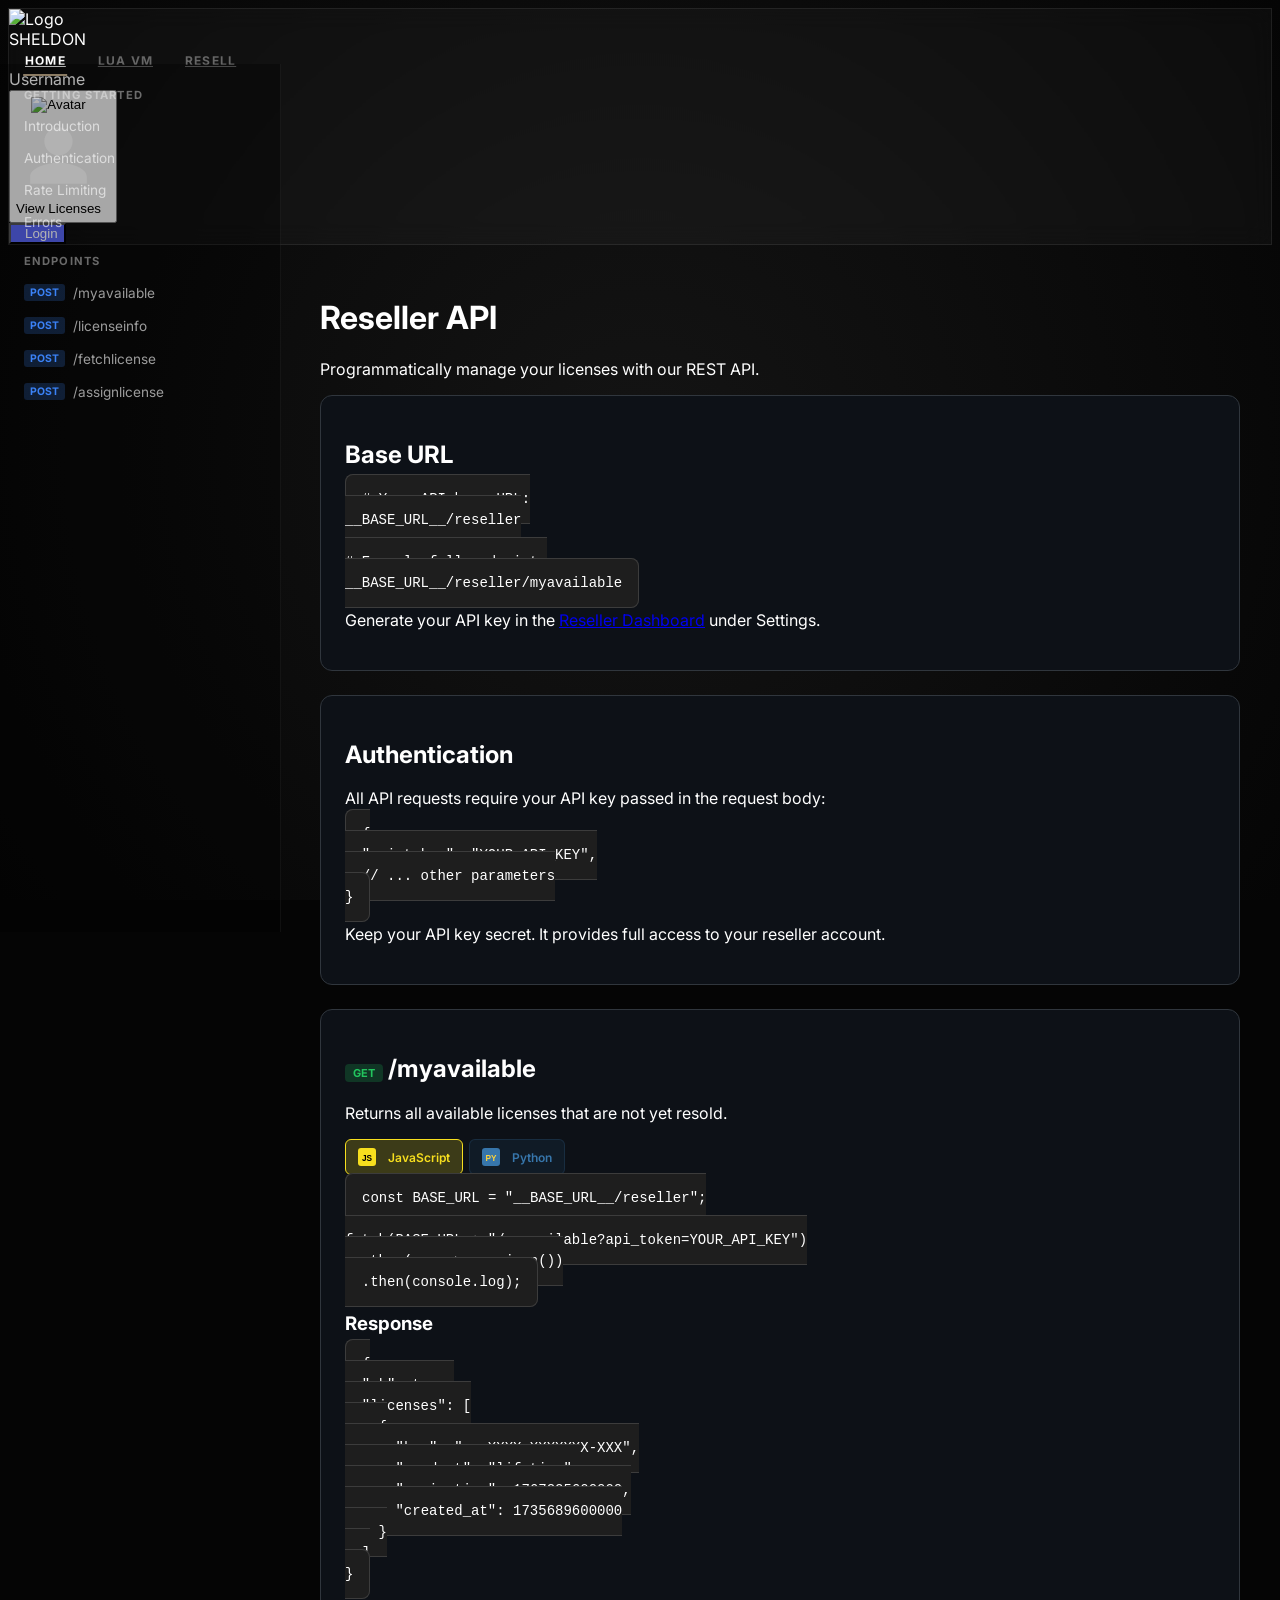
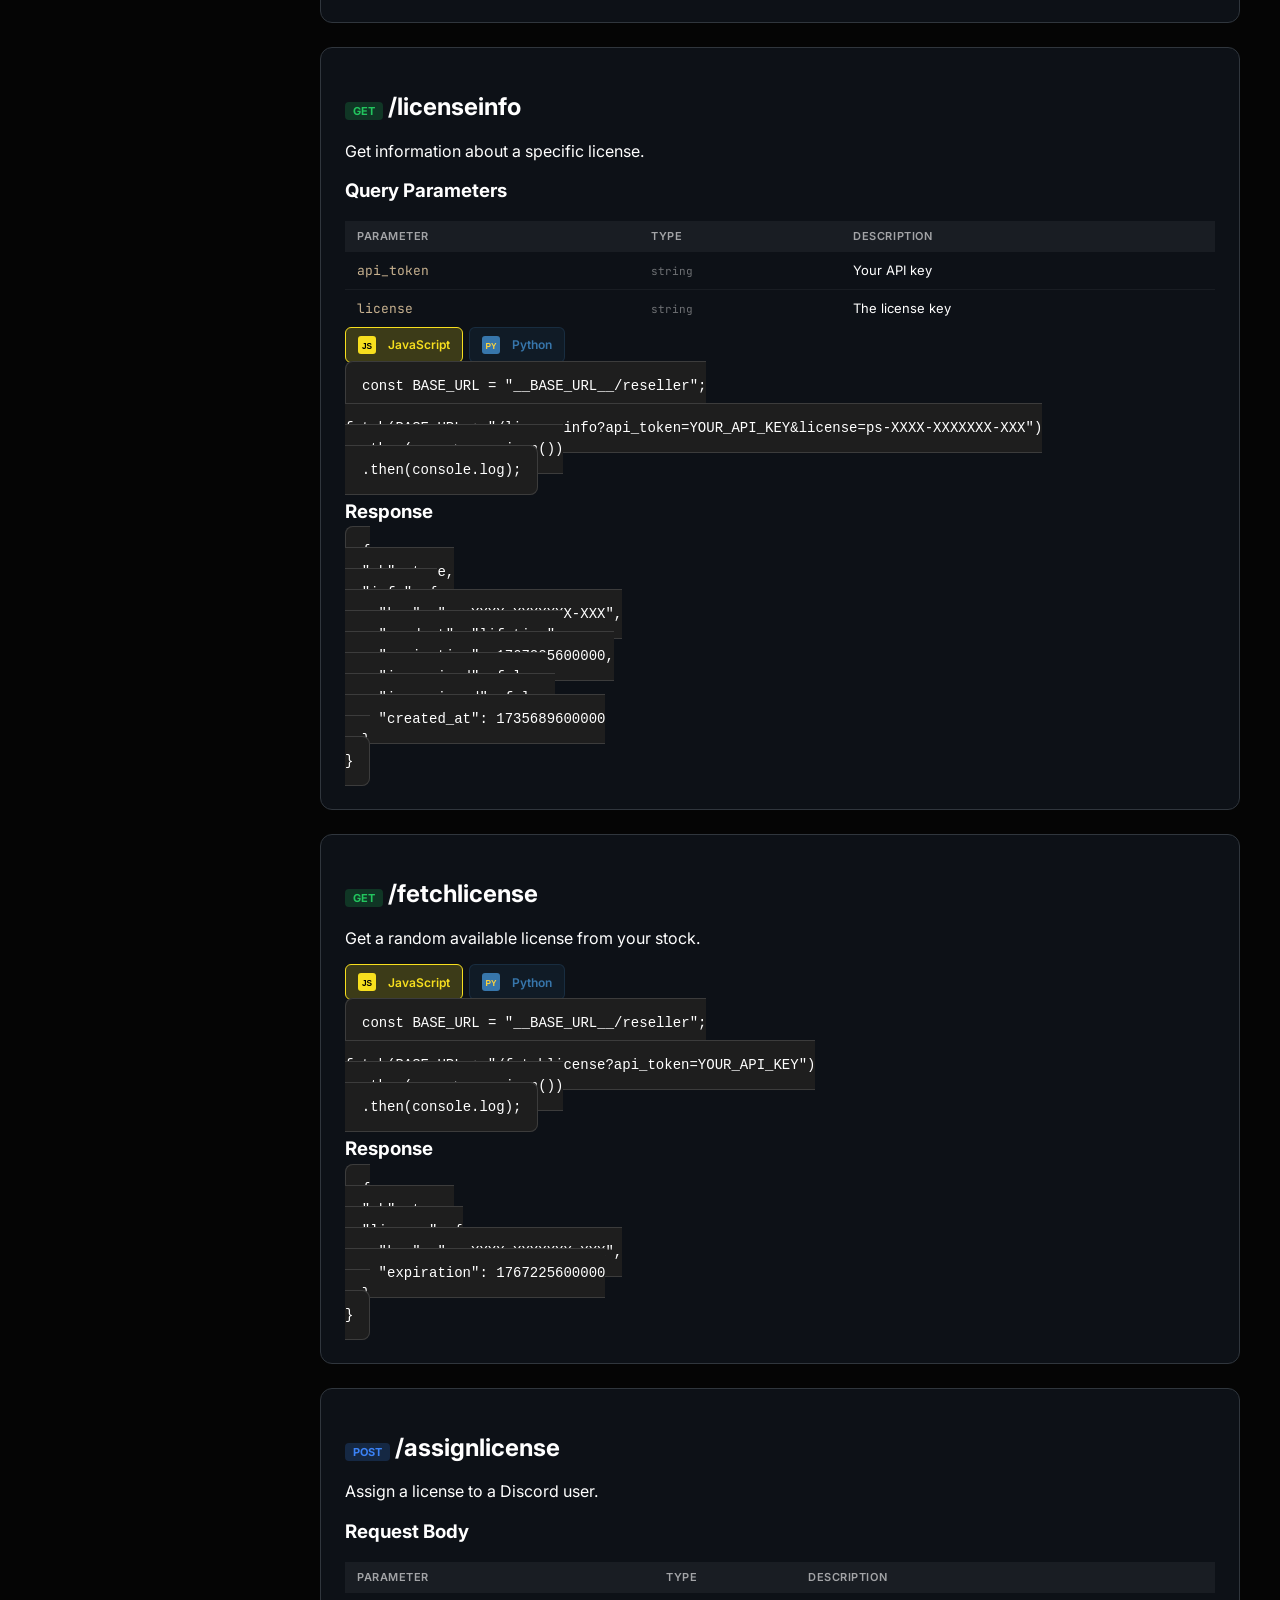
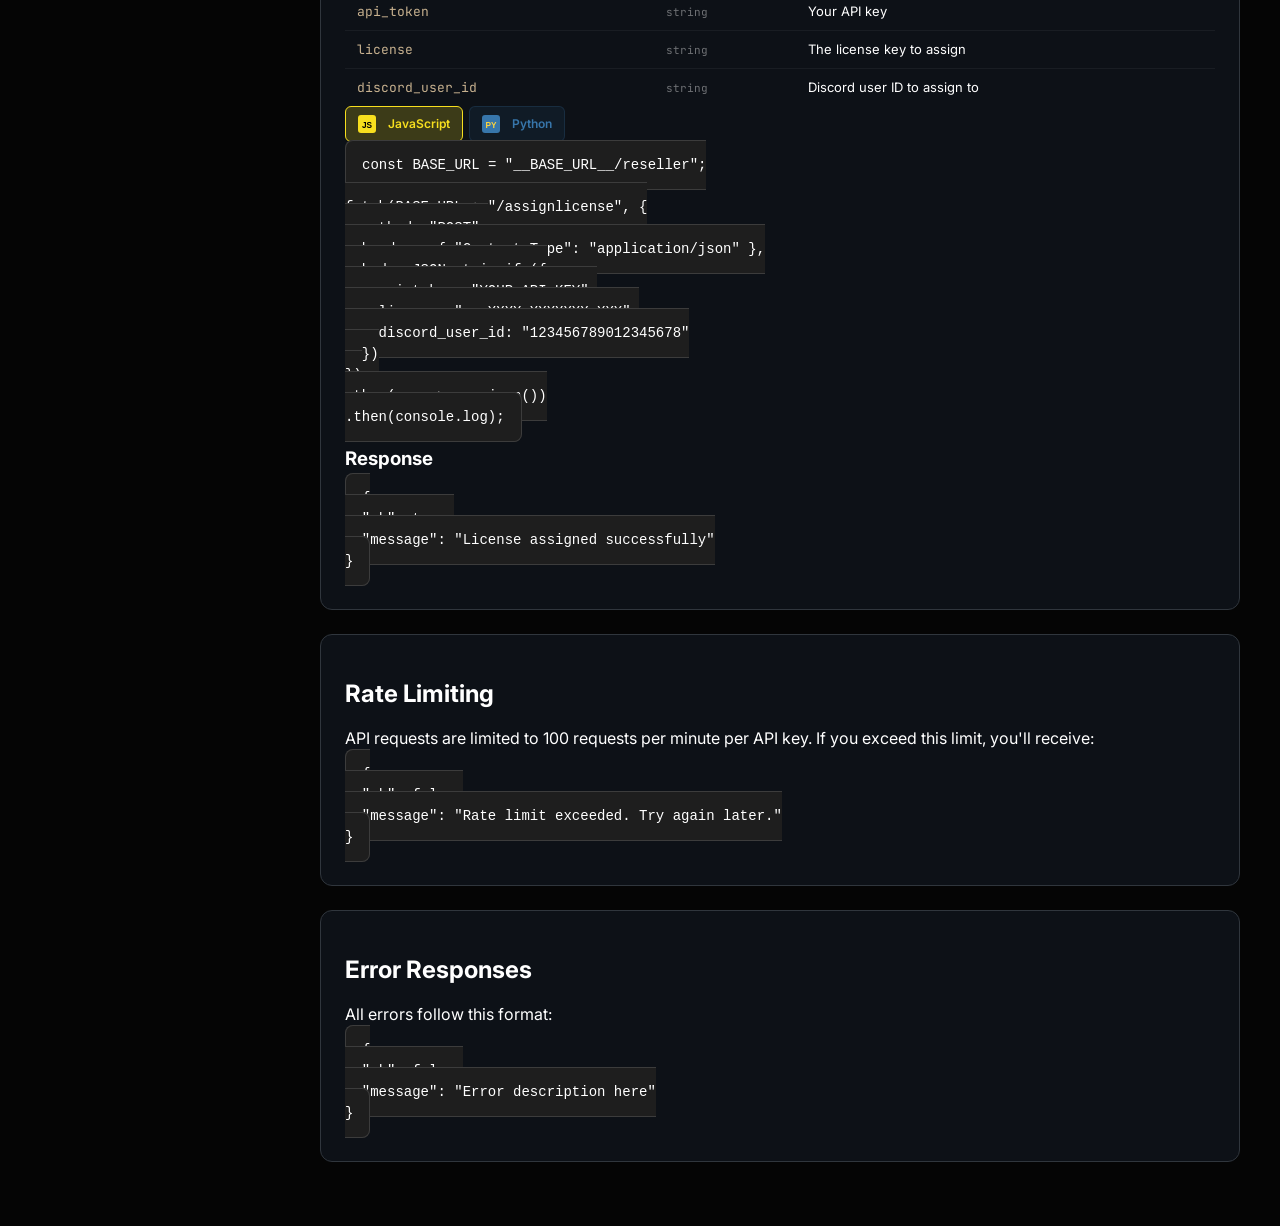
==== api-docs/index.html @ 4da87608 "lol" ====
<!DOCTYPE html>
<html lang="en">

<head>
    <meta charset="UTF-8">
    <meta name="viewport" content="width=device-width, initial-scale=1.0, maximum-scale=1.0, user-scalable=no">
    <title>API Documentation - Project Sheldon</title>
    <meta name="description" content="Developer API reference for Project Sheldon.">
    <meta name="theme-color" content="#c7b18f">
    <link rel="canonical" href="https://www.projectsheldon.me/api-docs/">
    <meta property="og:type" content="article">
    <meta property="og:site_name" content="Project Sheldon">
    <meta property="og:title" content="Project Sheldon — API Documentation">
    <meta property="og:description" content="Developer API reference for Project Sheldon.">
    <meta property="og:url" content="https://www.projectsheldon.me/api-docs/">
    <meta property="og:image" content="https://www.projectsheldon.me/favicon/og-image.svg">
    <meta property="og:image:width" content="1200">
    <meta property="og:image:height" content="630">
    <meta property="og:image:alt" content="Project Sheldon — Roblox External">
    <meta name="twitter:card" content="summary_large_image">
    <meta name="twitter:title" content="Project Sheldon — API Documentation">
    <meta name="twitter:description" content="Developer API reference for Project Sheldon.">
    <meta name="twitter:image" content="https://www.projectsheldon.me/favicon/og-image.svg">
    <script src="https://cdn.tailwindcss.com?warn=false"></script>
    <link rel="preconnect" href="https://fonts.googleapis.com">
    <link rel="preconnect" href="https://fonts.gstatic.com" crossorigin>
    <link rel="icon" href="../favicon/favicon.ico" type="image/x-icon">
    <link href="https://fonts.googleapis.com/css2?family=JetBrains+Mono:wght@700&family=Inter:wght@300;400;500;600;700;800&display=swap" rel="stylesheet">
    <link href="https://fonts.googleapis.com/css2?family=Fira+Code:wght@400;600&display=swap" rel="stylesheet">
    <link rel="stylesheet" href="https://cdnjs.cloudflare.com/ajax/libs/highlight.js/11.9.0/styles/atom-one-dark.min.css">
    <script src="https://cdnjs.cloudflare.com/ajax/libs/highlight.js/11.9.0/highlight.min.js"></script>
    <script src="https://cdnjs.cloudflare.com/ajax/libs/highlight.js/11.9.0/languages/javascript.min.js"></script>
    <script src="https://cdnjs.cloudflare.com/ajax/libs/highlight.js/11.9.0/languages/python.min.js"></script>
    <script src="https://cdnjs.cloudflare.com/ajax/libs/highlight.js/11.9.0/languages/json.min.js"></script>
    <script>
        window.addEventListener('error', function (e) {
            if (e.message && (e.message.includes('youtube.com') || e.message.includes('ERR_BLOCKED_BY_CLIENT') || e.filename.includes('youtube.com'))) {
                e.preventDefault();
                return false;
            }
        });
    </script>
    <style>
        body {
            background-color: #050505;
            color: white;
            font-family: 'Inter', sans-serif;
        }

        .bg-mesh {
            position: fixed;
            top: 0;
            left: 0;
            width: 100%;
            height: 100%;
            background: radial-gradient(circle at 50% 50%, rgba(20, 20, 20, 1) 0%, rgba(5, 5, 5, 1) 100%);
            z-index: -2;
        }

        .orb {
            position: fixed;
            border-radius: 50%;
            filter: blur(80px);
            opacity: 0.15;
            z-index: -1;
            animation: float 20s infinite alternate;
        }

        @keyframes float {
            0% {
                transform: translate(0, 0);
            }

            100% {
                transform: translate(50px, 50px);
            }
        }

        .glass-nav {
            background: rgba(255, 255, 255, 0.03);
            backdrop-filter: blur(12px);
            border: 1px solid rgba(255, 255, 255, 0.08);
            transition: all 0.3s ease;
        }

        .glass-nav.scrolled {
            background: rgba(5, 5, 5, 0.8);
            border-color: rgba(255, 255, 255, 0.1);
        }

        .logo-box {
            transition: transform 0.3s ease;
        }

        .nav-tab {
            padding: 0.5rem 1rem;
            font-size: 0.75rem;
            font-weight: 700;
            color: #666;
            text-transform: uppercase;
            letter-spacing: 0.1em;
            transition: all 0.3s;
            position: relative;
        }

        .mobile-menu-btn { display: none; }
        .mobile-menu { display: none; }

        @media (max-width: 768px) {
            .nav-tabs-desktop { display: none; }
            .mobile-menu-btn { display: block; background: none; border: none; color: white; cursor: pointer; padding: 8px; }
            .mobile-menu { display: none; position: fixed; top: 64px; left: 0; right: 0; background: rgba(5,5,5,0.98); border-bottom: 1px solid rgba(255,255,255,0.1); padding: 1rem; z-index: 999; flex-direction: column; gap: 0.5rem; }
            .mobile-menu.show { display: flex; }
            .mobile-menu .nav-tab { text-align: center; padding: 1rem; }
            .mobile-menu .nav-tab.active { background: rgba(199,177,143,0.1); color: #c7b18f; }
            .sidebar { display: none; }
            .main-content { margin-left: 0; padding: 1rem; }

            nav {
                padding: 0.5rem !important;
            }

            nav > div {
                height: 3rem !important;
                padding: 0 0.75rem !important;
                border-radius: 0.75rem !important;
            }

            .logo-box {
                width: 2rem !important;
                height: 2rem !important;
            }

            .logo-box img {
                width: 1.5rem !important;
                height: 1.5rem !important;
            }

            #discord-login-btn {
                padding: 0.5rem 0.75rem !important;
            }
        }

        .nav-tab::after {
            content: '';
            position: absolute;
            bottom: 0;
            left: 50%;
            width: 0;
            height: 2px;
            background: #c7b18f;
            transition: all 0.3s ease;
            transform: translateX(-50%);
        }

        .nav-tab:hover, .nav-tab.active {
            color: white;
        }

        .nav-tab.active::after,
        .nav-tab:hover::after {
            width: 60%;
        }

        .btn-discord {
            background: #5865F2;
            color: white;
            display: flex;
            align-items: center;
            gap: 0.5rem;
            transition: all 0.3s ease;
        }

        .btn-discord:hover {
            background: #4752c4;
            transform: translateY(-2px);
            box-shadow: 0 10px 30px rgba(88, 101, 242, 0.3);
        }

        /* Icon slots: only the icon relevant to the current state is shown. */
        .discord-logout-icon,
        .discord-login-spinner {
            display: none;
        }

        /* Logged-in ("Logout") state: swap to the light/gold treatment + logout glyph. */
        .btn-discord.is-authed {
            background: white;
            color: black;
        }

        .btn-discord.is-authed:hover {
            background: #c7b18f;
            box-shadow: 0 10px 30px rgba(199, 177, 143, 0.3);
        }

        .btn-discord.is-authed .discord-login-icon {
            display: none;
        }

        .btn-discord.is-authed .discord-logout-icon {
            display: inline-block;
        }

        /* Busy state while the OAuth popup is being prepared / logout is in flight. */
        .btn-discord.is-loading {
            pointer-events: none;
            opacity: 0.85;
        }

        .btn-discord.is-loading .discord-login-icon,
        .btn-discord.is-loading .discord-logout-icon {
            display: none;
        }

        .btn-discord.is-loading .discord-login-spinner {
            display: inline-block;
            animation: discordSpin 0.7s linear infinite;
        }

        @keyframes discordSpin {
            to {
                transform: rotate(360deg);
            }
        }

        .sidebar {
            width: 280px;
            background: rgba(0, 0, 0, 0.3);
            border-right: 1px solid rgba(255, 255, 255, 0.05);
            height: calc(100vh - 64px);
            position: fixed;
            top: 64px;
            left: 0;
            overflow-y: auto;
            padding: 1rem 0;
        }

        .sidebar-section {
            margin-bottom: 0.5rem;
        }

        .sidebar-title {
            padding: 0.5rem 1.5rem;
            font-size: 0.7rem;
            font-weight: 700;
            color: rgba(255, 255, 255, 0.4);
            text-transform: uppercase;
            letter-spacing: 0.1em;
        }

        .sidebar-link {
            display: flex;
            align-items: center;
            gap: 0.5rem;
            padding: 0.5rem 1.5rem;
            font-size: 0.85rem;
            color: rgba(255, 255, 255, 0.6);
            text-decoration: none;
            transition: all 0.2s;
            cursor: pointer;
        }

        .sidebar-link:hover {
            color: white;
            background: rgba(255, 255, 255, 0.05);
        }

        .sidebar-link.active {
            color: #c7b18f;
            background: rgba(199, 177, 143, 0.1);
            border-right: 2px solid #c7b18f;
        }

        .sidebar-link .method {
            font-size: 0.65rem;
            font-weight: 700;
            padding: 2px 6px;
            border-radius: 3px;
            background: rgba(59, 130, 246, 0.2);
            color: #3b82f6;
        }

        .main-content {
            margin-left: 280px;
            padding: 2rem;
            min-height: calc(100vh - 64px);
        }

        .endpoint-card {
            background: #0d1117;
            border: 1px solid #30363d;
            border-radius: 12px;
            padding: 24px;
            margin-bottom: 24px;
        }

        .endpoint-card:hover {
            border-color: #3b4252;
        }

        .method-badge {
            display: inline-block;
            padding: 2px 8px;
            border-radius: 4px;
            font-size: 11px;
            font-weight: 700;
            text-transform: uppercase;
        }

        .method-post {
            background: rgba(59, 130, 246, 0.2);
            color: #3b82f6;
        }

        .code-block {
            background: #1e1e1e;
            border: 1px solid #3c3c3c;
            border-radius: 8px;
            padding: 16px;
            font-family: Consolas, 'Courier New', monospace;
            font-size: 14px;
            line-height: 1.5;
            overflow-x: auto;
            white-space: pre-wrap;
            word-break: break-all;
        }

        .param-table {
            width: 100%;
            border-collapse: collapse;
            font-size: 13px;
        }

        .param-table th {
            text-align: left;
            padding: 8px 12px;
            background: rgba(255, 255, 255, 0.05);
            color: rgba(255, 255, 255, 0.6);
            font-weight: 600;
            text-transform: uppercase;
            font-size: 11px;
            letter-spacing: 0.05em;
        }

        .param-table td {
            padding: 10px 12px;
            border-top: 1px solid rgba(255, 255, 255, 0.05);
        }

        .param-name {
            font-family: 'JetBrains Mono', monospace;
            color: #c7b18f;
        }

        .param-type {
            font-family: 'JetBrains Mono', monospace;
            color: rgba(255, 255, 255, 0.4);
            font-size: 11px;
        }

        .lang-tabs {
            display: flex;
            gap: 6px;
            margin-bottom: 12px;
        }

        .lang-tab {
            display: inline-flex;
            align-items: center;
            justify-content: center;
            gap: 8px;
            padding: 8px 12px;
            border-radius: 6px;
            font-size: 12px;
            font-weight: 600;
            cursor: pointer;
            transition: all 0.2s;
            border: 1px solid transparent;
        }

        .lang-tab svg {
            flex-shrink: 0;
        }

        .lang-tab span {
            margin-left: 4px;
        }

        .lang-tab.js-tab {
            background: rgba(247, 223, 30, 0.1);
            color: #f7df1e;
            border-color: rgba(247, 223, 30, 0.2);
        }

        .lang-tab.js-tab.active {
            background: rgba(247, 223, 30, 0.2);
            border-color: #f7df1e;
        }

        .lang-tab.py-tab {
            background: rgba(55, 118, 171, 0.1);
            color: #3776ab;
            border-color: rgba(55, 118, 171, 0.2);
        }

        .lang-tab.py-tab.active {
            background: rgba(55, 118, 171, 0.2);
            border-color: #3776ab;
        }

        .code-container {
            display: none;
        }

        .code-container.active {
            display: block;
        }

        @media (max-width: 1024px) {
            .sidebar {
                display: none;
            }
            .main-content {
                margin-left: 0;
            }
        }
    </style>
</head>

<body class="antialiased">
    <div class="bg-mesh"></div>
    <div class="orb w-[30rem] h-[30rem] bg-[#c7b18f]" style="top: -10%; left: -15%;"></div>
    <div class="orb w-[35rem] h-[35rem] bg-[#1a1a1a]" style="bottom: -20%; right: -10%; animation-delay: -7s;"></div>

    <div id="shared-topbar"></div>

    <!-- Sidebar -->
    <aside class="sidebar">
        <div class="sidebar-section">
            <div class="sidebar-title">Getting Started</div>
            <a class="sidebar-link" href="#introduction">Introduction</a>
            <a class="sidebar-link" href="#authentication">Authentication</a>
            <a class="sidebar-link" href="#rate-limiting">Rate Limiting</a>
            <a class="sidebar-link" href="#errors">Errors</a>
        </div>
        <div class="sidebar-section">
            <div class="sidebar-title">Endpoints</div>
            <a class="sidebar-link" href="#myavailable">
                <span class="method">POST</span>
                /myavailable
            </a>
            <a class="sidebar-link" href="#licenseinfo">
                <span class="method">POST</span>
                /licenseinfo
            </a>
            <a class="sidebar-link" href="#fetchlicense">
                <span class="method">POST</span>
                /fetchlicense
            </a>
            <a class="sidebar-link" href="#assignlicense">
                <span class="method">POST</span>
                /assignlicense
            </a>
        </div>
    </aside>

    <!-- Main Content -->
    <main class="main-content">
        <div class="max-w-4xl mx-auto">
            <div class="mb-12">
                <h1 class="text-4xl md:text-5xl font-black tracking-tighter text-white mb-4">Reseller API</h1>
                <p class="text-neutral-500 text-sm">Programmatically manage your licenses with our REST API.</p>
            </div>

            <!-- Base URL -->
            <div class="endpoint-card" id="introduction">
                <h2 class="text-xl font-bold text-white mb-4">Base URL</h2>
                <pre><code class="language-python code-block"># Your API base URL:
__BASE_URL__/reseller

# Example full endpoint:
__BASE_URL__/reseller/myavailable</code></pre>
                <p class="text-neutral-500 text-xs mt-4">Generate your API key in the <a href="../resellers/" class="text-[#c7b18f] hover:underline">Reseller Dashboard</a> under Settings.</p>
            </div>

            <!-- Authentication Section -->
            <div class="endpoint-card" id="authentication">
                <h2 class="text-xl font-bold text-white mb-4">Authentication</h2>
                <p class="text-neutral-400 text-sm mb-4">All API requests require your API key passed in the request body:</p>
                <pre><code class="language-json code-block">{
  "api_token": "YOUR_API_KEY",
  // ... other parameters
}</code></pre>
                <p class="text-neutral-500 text-xs mt-4">Keep your API key secret. It provides full access to your reseller account.</p>
            </div>

            <!-- Endpoints -->
            <div class="space-y-6">
                <!-- GET /myavailable -->
                <div class="endpoint-card" id="myavailable">
                    <h2 class="text-xl font-bold text-white mb-4">
                        <span class="method-badge" style="background: rgba(34, 197, 94, 0.2); color: #22c55e;">GET</span>
                        <span class="ml-2 font-mono">/myavailable</span>
                    </h2>
                    <p class="text-neutral-400 text-sm mb-4">Returns all available licenses that are not yet resold.</p>
                    
                    <div class="lang-tabs">
                        <div class="lang-tab js-tab active" onclick="switchTab(this, 'myavailable', 'js')" role="tab" aria-label="JavaScript" aria-selected="true">
                            <svg width="18" height="18" viewBox="0 0 24 24" fill="none" xmlns="http://www.w3.org/2000/svg"><rect width="24" height="24" rx="4" fill="#F7DF1E"/><text x="12" y="17" text-anchor="middle" font-family="Arial, sans-serif" font-size="11" font-weight="bold" fill="#000">JS</text></svg>
                            <span>JavaScript</span>
                        </div>
                        <div class="lang-tab py-tab" onclick="switchTab(this, 'myavailable', 'py')" role="tab" aria-label="Python" aria-selected="false">
                            <svg width="18" height="18" viewBox="0 0 24 24" fill="none" xmlns="http://www.w3.org/2000/svg"><rect width="24" height="24" rx="4" fill="#3776AB"/><text x="12" y="17" text-anchor="middle" font-family="Arial, sans-serif" font-size="11" font-weight="bold" fill="#FFD43B">PY</text></svg>
                            <span>Python</span>
                        </div>
                    </div>
                    
                    <div id="code-myavailable-js" class="code-container active">
                        <pre><code class="language-javascript code-block js">const BASE_URL = "__BASE_URL__/reseller";

fetch(BASE_URL + "/myavailable?api_token=YOUR_API_KEY")
  .then(res => res.json())
  .then(console.log);</code></pre>
                    </div>
                    
                    <div id="code-myavailable-py" class="code-container">
                        <pre><code class="language-python code-block py">import requests

BASE_URL = "__BASE_URL__/reseller"

response = requests.get(
    BASE_URL + "/myavailable",
    params={"api_token": "YOUR_API_KEY"}
)
print(response.json())</code></pre>
                    </div>

                    <h3 class="text-sm font-bold text-white mb-2 mt-4">Response</h3>
                    <pre><code class="language-json code-block">{
  "ok": true,
  "licenses": [
    {
      "key": "ps-XXXX-XXXXXXX-XXX",
      "product": "lifetime",
      "expiration": 1767225600000,
      "created_at": 1735689600000
    }
  ]
}</code></pre>
                </div>

                <!-- GET /licenseinfo -->
                <div class="endpoint-card" id="licenseinfo">
                    <h2 class="text-xl font-bold text-white mb-4">
                        <span class="method-badge" style="background: rgba(34, 197, 94, 0.2); color: #22c55e;">GET</span>
                        <span class="ml-2 font-mono">/licenseinfo</span>
                    </h2>
                    <p class="text-neutral-400 text-sm mb-4">Get information about a specific license.</p>
                    
                    <h3 class="text-sm font-bold text-white mb-2">Query Parameters</h3>
                    <table class="param-table mb-4">
                        <thead>
                            <tr>
                                <th>Parameter</th>
                                <th>Type</th>
                                <th>Description</th>
                            </tr>
                        </thead>
                        <tbody>
                            <tr>
                                <td><span class="param-name">api_token</span></td>
                                <td><span class="param-type">string</span></td>
                                <td class="text-neutral-400">Your API key</td>
                            </tr>
                            <tr>
                                <td><span class="param-name">license</span></td>
                                <td><span class="param-type">string</span></td>
                                <td class="text-neutral-400">The license key</td>
                            </tr>
                        </tbody>
                    </table>
                    
                    <div class="lang-tabs">
                        <div class="lang-tab js-tab active" onclick="switchTab(this, 'licenseinfo', 'js')" role="tab" aria-label="JavaScript" aria-selected="true">
                            <svg width="18" height="18" viewBox="0 0 24 24" fill="none" xmlns="http://www.w3.org/2000/svg"><rect width="24" height="24" rx="4" fill="#F7DF1E"/><text x="12" y="17" text-anchor="middle" font-family="Arial, sans-serif" font-size="11" font-weight="bold" fill="#000">JS</text></svg>
                            <span>JavaScript</span>
                        </div>
                        <div class="lang-tab py-tab" onclick="switchTab(this, 'licenseinfo', 'py')" role="tab" aria-label="Python" aria-selected="false">
                            <svg width="18" height="18" viewBox="0 0 24 24" fill="none" xmlns="http://www.w3.org/2000/svg"><rect width="24" height="24" rx="4" fill="#3776AB"/><text x="12" y="17" text-anchor="middle" font-family="Arial, sans-serif" font-size="11" font-weight="bold" fill="#FFD43B">PY</text></svg>
                            <span>Python</span>
                        </div>
                    </div>
                    
                    <div id="code-licenseinfo-js" class="code-container active">
                        <pre><code class="language-javascript code-block js">const BASE_URL = "__BASE_URL__/reseller";

fetch(BASE_URL + "/licenseinfo?api_token=YOUR_API_KEY&license=ps-XXXX-XXXXXXX-XXX")
  .then(res => res.json())
  .then(console.log);</code></pre>
                    </div>
                    
                    <div id="code-licenseinfo-py" class="code-container">
                        <pre><code class="language-python code-block py">import requests

BASE_URL = "__BASE_URL__/reseller"

response = requests.get(
    BASE_URL + "/licenseinfo",
    params={
        "api_token": "YOUR_API_KEY",
        "license": "ps-XXXX-XXXXXXX-XXX"
    }
)
print(response.json())</code></pre>
                    </div>

                    <h3 class="text-sm font-bold text-white mb-2 mt-4">Response</h3>
                    <pre><code class="language-json code-block">{
  "ok": true,
  "info": {
    "key": "ps-XXXX-XXXXXXX-XXX",
    "product": "lifetime",
    "expiration": 1767225600000,
    "is_expired": false,
    "is_assigned": false,
    "created_at": 1735689600000
  }
}</code></pre>
                </div>

                <!-- GET /fetchlicense -->
                <div class="endpoint-card" id="fetchlicense">
                    <h2 class="text-xl font-bold text-white mb-4">
                        <span class="method-badge" style="background: rgba(34, 197, 94, 0.2); color: #22c55e;">GET</span>
                        <span class="ml-2 font-mono">/fetchlicense</span>
                    </h2>
                    <p class="text-neutral-400 text-sm mb-4">Get a random available license from your stock.</p>
                    
                    <div class="lang-tabs">
                        <div class="lang-tab js-tab active" onclick="switchTab(this, 'fetchlicense', 'js')" role="tab" aria-label="JavaScript" aria-selected="true">
                            <svg width="18" height="18" viewBox="0 0 24 24" fill="none" xmlns="http://www.w3.org/2000/svg"><rect width="24" height="24" rx="4" fill="#F7DF1E"/><text x="12" y="17" text-anchor="middle" font-family="Arial, sans-serif" font-size="11" font-weight="bold" fill="#000">JS</text></svg>
                            <span>JavaScript</span>
                        </div>
                        <div class="lang-tab py-tab" onclick="switchTab(this, 'fetchlicense', 'py')" role="tab" aria-label="Python" aria-selected="false">
                            <svg width="18" height="18" viewBox="0 0 24 24" fill="none" xmlns="http://www.w3.org/2000/svg"><rect width="24" height="24" rx="4" fill="#3776AB"/><text x="12" y="17" text-anchor="middle" font-family="Arial, sans-serif" font-size="11" font-weight="bold" fill="#FFD43B">PY</text></svg>
                            <span>Python</span>
                        </div>
                    </div>
                    
                    <div id="code-fetchlicense-js" class="code-container active">
                        <pre><code class="language-javascript code-block js">const BASE_URL = "__BASE_URL__/reseller";

fetch(BASE_URL + "/fetchlicense?api_token=YOUR_API_KEY")
  .then(res => res.json())
  .then(console.log);</code></pre>
                    </div>
                    
                    <div id="code-fetchlicense-py" class="code-container">
                        <pre><code class="language-python code-block py">import requests

BASE_URL = "__BASE_URL__/reseller"

response = requests.get(
    BASE_URL + "/fetchlicense",
    params={"api_token": "YOUR_API_KEY"}
)
print(response.json())</code></pre>
                    </div>

                    <h3 class="text-sm font-bold text-white mb-2 mt-4">Response</h3>
                    <pre><code class="language-json code-block">{
  "ok": true,
  "license": {
    "key": "ps-XXXX-XXXXXXX-XXX",
    "expiration": 1767225600000
  }
}</code></pre>
                </div>

                <!-- POST /assignlicense -->
                <div class="endpoint-card" id="assignlicense">
                    <h2 class="text-xl font-bold text-white mb-4">
                        <span class="method-badge method-post">POST</span>
                        <span class="ml-2 font-mono">/assignlicense</span>
                    </h2>
                    <p class="text-neutral-400 text-sm mb-4">Assign a license to a Discord user.</p>
                    
                    <h3 class="text-sm font-bold text-white mb-2">Request Body</h3>
                    <table class="param-table mb-4">
                        <thead>
                            <tr>
                                <th>Parameter</th>
                                <th>Type</th>
                                <th>Description</th>
                            </tr>
                        </thead>
                        <tbody>
                            <tr>
                                <td><span class="param-name">api_token</span></td>
                                <td><span class="param-type">string</span></td>
                                <td class="text-neutral-400">Your API key</td>
                            </tr>
                            <tr>
                                <td><span class="param-name">license</span></td>
                                <td><span class="param-type">string</span></td>
                                <td class="text-neutral-400">The license key to assign</td>
                            </tr>
                            <tr>
                                <td><span class="param-name">discord_user_id</span></td>
                                <td><span class="param-type">string</span></td>
                                <td class="text-neutral-400">Discord user ID to assign to</td>
                            </tr>
                        </tbody>
                    </table>
                    
                    <div class="lang-tabs">
                        <div class="lang-tab js-tab active" onclick="switchTab(this, 'assignlicense', 'js')" role="tab" aria-label="JavaScript" aria-selected="true">
                            <svg width="18" height="18" viewBox="0 0 24 24" fill="none" xmlns="http://www.w3.org/2000/svg"><rect width="24" height="24" rx="4" fill="#F7DF1E"/><text x="12" y="17" text-anchor="middle" font-family="Arial, sans-serif" font-size="11" font-weight="bold" fill="#000">JS</text></svg>
                            <span>JavaScript</span>
                        </div>
                        <div class="lang-tab py-tab" onclick="switchTab(this, 'assignlicense', 'py')" role="tab" aria-label="Python" aria-selected="false">
                            <svg width="18" height="18" viewBox="0 0 24 24" fill="none" xmlns="http://www.w3.org/2000/svg"><rect width="24" height="24" rx="4" fill="#3776AB"/><text x="12" y="17" text-anchor="middle" font-family="Arial, sans-serif" font-size="11" font-weight="bold" fill="#FFD43B">PY</text></svg>
                            <span>Python</span>
                        </div>
                    </div>
                    
                    <div id="code-assignlicense-js" class="code-container active">
                        <pre><code class="language-javascript code-block js">const BASE_URL = "__BASE_URL__/reseller";

fetch(BASE_URL + "/assignlicense", {
  method: "POST",
  headers: { "Content-Type": "application/json" },
  body: JSON.stringify({
    api_token: "YOUR_API_KEY",
    license: "ps-XXXX-XXXXXXX-XXX",
    discord_user_id: "123456789012345678"
  })
})
.then(res => res.json())
.then(console.log);</code></pre>
                    </div>
                    
                    <div id="code-assignlicense-py" class="code-container">
                        <pre><code class="language-python code-block py">import requests

BASE_URL = "__BASE_URL__/reseller"

response = requests.post(
    BASE_URL + "/assignlicense",
    json={
        "api_token": "YOUR_API_KEY",
        "license": "ps-XXXX-XXXXXXX-XXX",
        "discord_user_id": "123456789012345678"
    }
)
print(response.json())</code></pre>
                    </div>

                    <h3 class="text-sm font-bold text-white mb-2 mt-4">Response</h3>
                    <pre><code class="language-json code-block">{
  "ok": true,
  "message": "License assigned successfully"
}</code></pre>
                </div>
            </div>

            <!-- Rate Limiting -->
            <div class="endpoint-card mt-8" id="rate-limiting">
                <h2 class="text-xl font-bold text-white mb-4">Rate Limiting</h2>
                <p class="text-neutral-400 text-sm">API requests are limited to <span class="text-[#c7b18f]">100 requests per minute</span> per API key. If you exceed this limit, you'll receive:</p>
                <pre><code class="language-json code-block mt-4">{
  "ok": false,
  "message": "Rate limit exceeded. Try again later."
}</code></pre>
            </div>

            <!-- Error Responses -->
            <div class="endpoint-card" id="errors">
                <h2 class="text-xl font-bold text-white mb-4">Error Responses</h2>
                <p class="text-neutral-400 text-sm mb-4">All errors follow this format:</p>
                <pre><code class="language-json code-block">{
  "ok": false,
  "message": "Error description here"
}</code></pre>
            </div>
        </div>
    </main>

    <script type="module" src="../js/util/backend.js"></script>
    <script type="module">
        import Api from "../js/util/backend.js";
        window.Api = Api;
    </script>
    <script type="module" src="../js/discord/topbar_buttons.js"></script>
    <script type="module" src="../js/util/redirect.js"></script>
    <script src="../js/html/topbar.js"></script>
    <script>
        async function getBaseUrl() {
            return await Api.GetApiUrl();
        }

        async function initBaseUrl() {
            const baseUrl = await getBaseUrl();
            
            document.querySelectorAll('code').forEach(code => {
                code.innerHTML = code.innerHTML.replace(/__BASE_URL__/g, baseUrl);
            });
        }

        function switchTab(clickedTab, endpoint, lang) {
            const container = clickedTab.closest('.endpoint-card');
            
            container.querySelectorAll('.lang-tab').forEach(t => {
                t.classList.remove('active');
                t.setAttribute('aria-selected', 'false');
            });
            clickedTab.classList.add('active');
            clickedTab.setAttribute('aria-selected', 'true');
            
            container.querySelectorAll('.code-container').forEach(c => c.classList.remove('active'));
            const newContainer = document.getElementById('code-' + endpoint + '-' + lang);
            newContainer.classList.add('active');
            
            const baseUrl = getBaseUrl();
            newContainer.querySelectorAll('code').forEach(code => {
                code.innerHTML = code.innerHTML.replace(/__BASE_URL__/g, baseUrl);
            });
            
            hljs.highlightElement(newContainer.querySelector('code'));
        }

        // Highlight active sidebar link based on scroll
        document.addEventListener('DOMContentLoaded', async function() {
            await initBaseUrl();
            hljs.highlightAll();
            
            // Smooth scroll to section when clicking sidebar
            document.querySelectorAll('.sidebar-link').forEach(link => {
                link.addEventListener('click', function(e) {
                    e.preventDefault();
                    const targetId = this.getAttribute('href').substring(1);
                    const targetSection = document.getElementById(targetId);
                    if (targetSection) {
                        const offsetTop = targetSection.offsetTop - 80;
                        window.scrollTo({
                            top: offsetTop,
                            behavior: 'smooth'
                        });
                    }
                });
            });
            
            const sidebarLinks = document.querySelectorAll('.sidebar-link');
            const sections = document.querySelectorAll('.endpoint-card');
            
            function updateActiveLink() {
                let current = '';
                sections.forEach(section => {
                    const sectionTop = section.offsetTop;
                    if (window.scrollY >= sectionTop - 150) {
                        current = section.getAttribute('id');
                    }
                });
                
                sidebarLinks.forEach(link => {
                    link.classList.remove('active');
                    if (link.getAttribute('href') === '#' + current) {
                        link.classList.add('active');
                    }
                });
            }
            
            window.addEventListener('scroll', updateActiveLink);
            updateActiveLink();
        });
    </script>
</body>

</html>
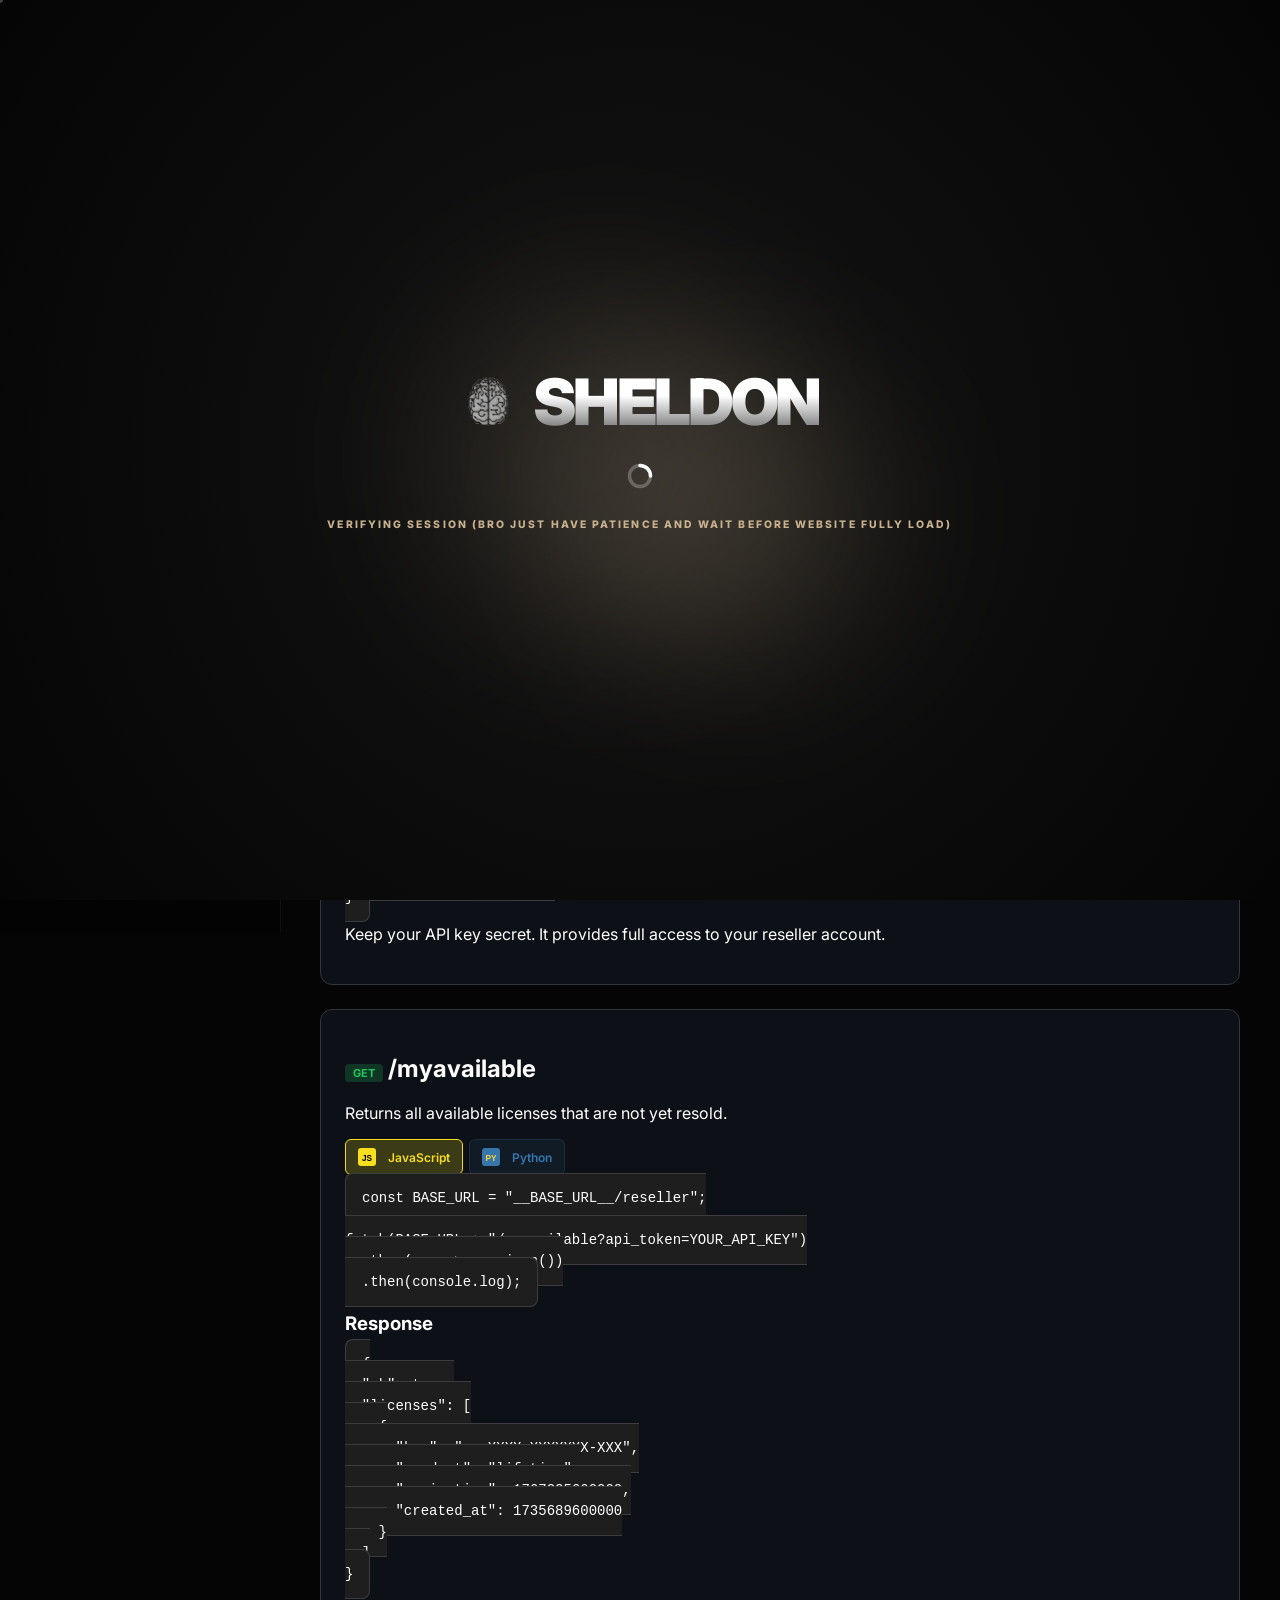
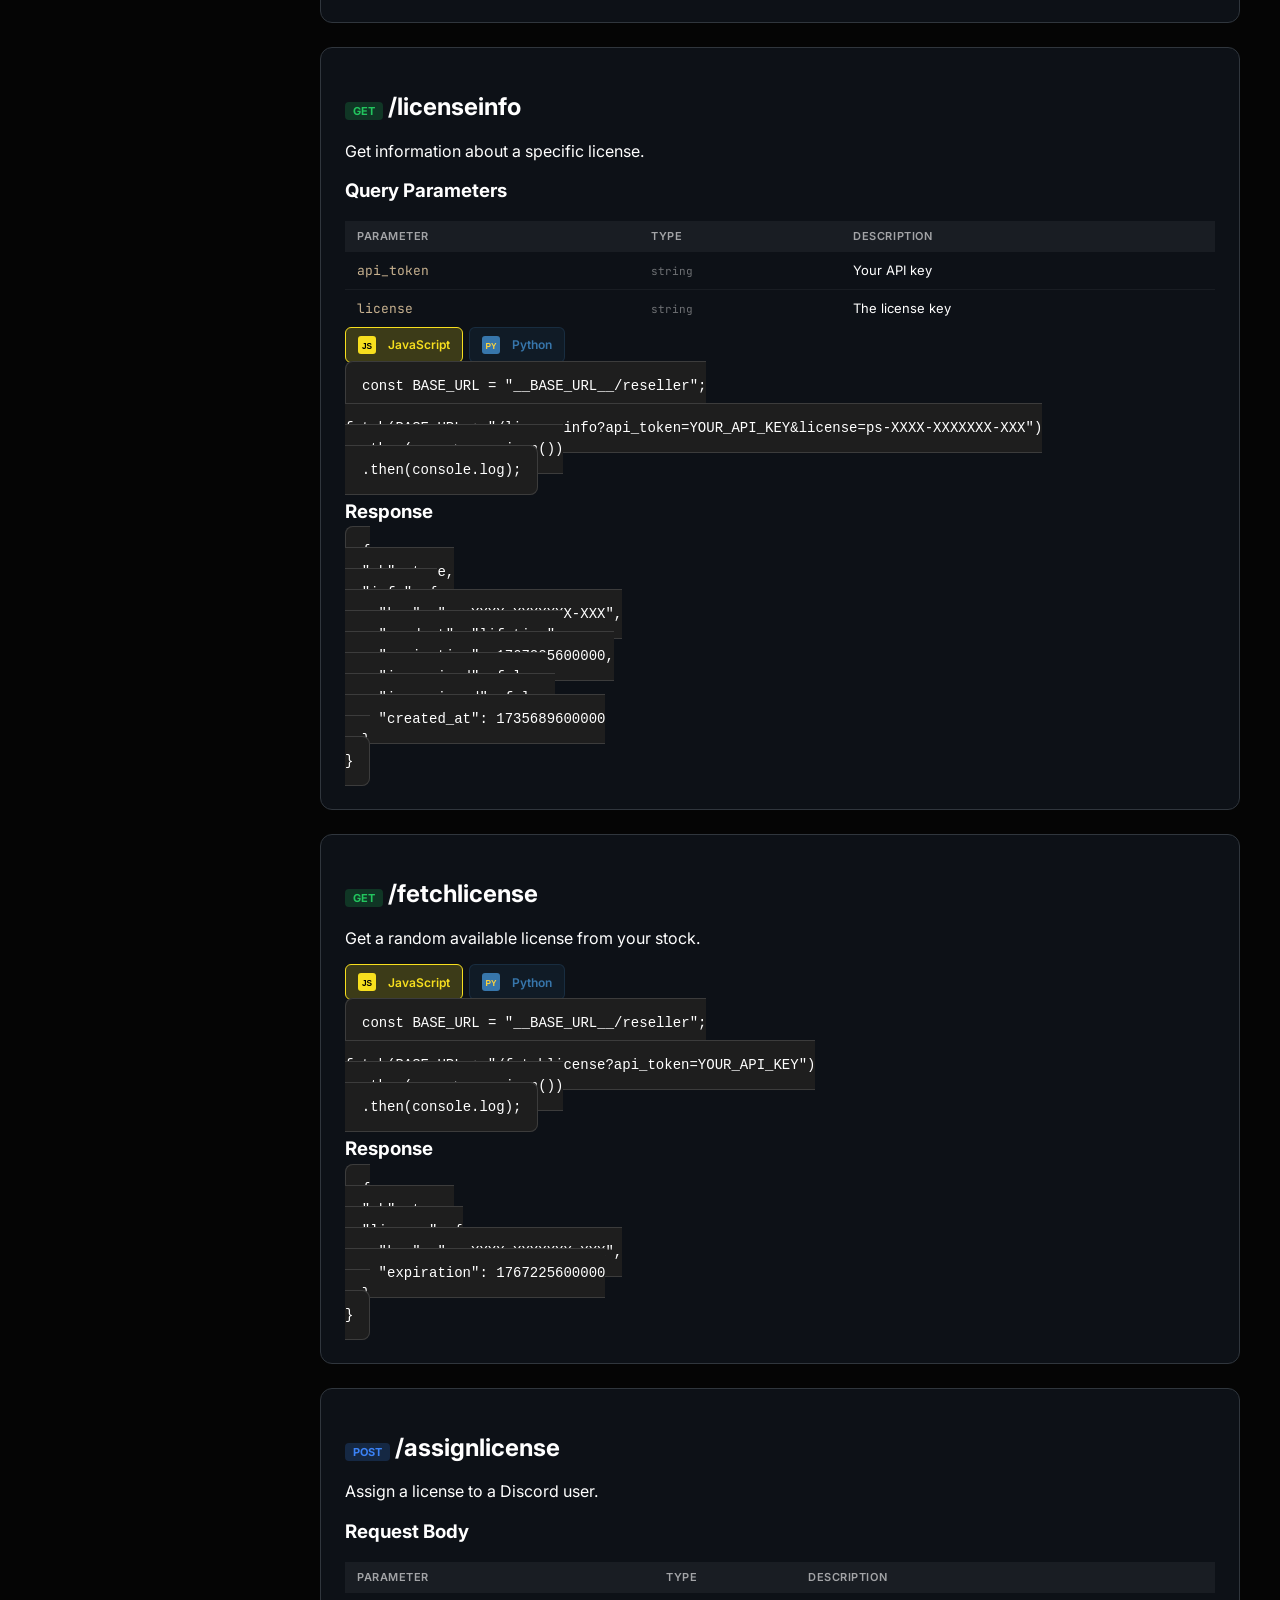
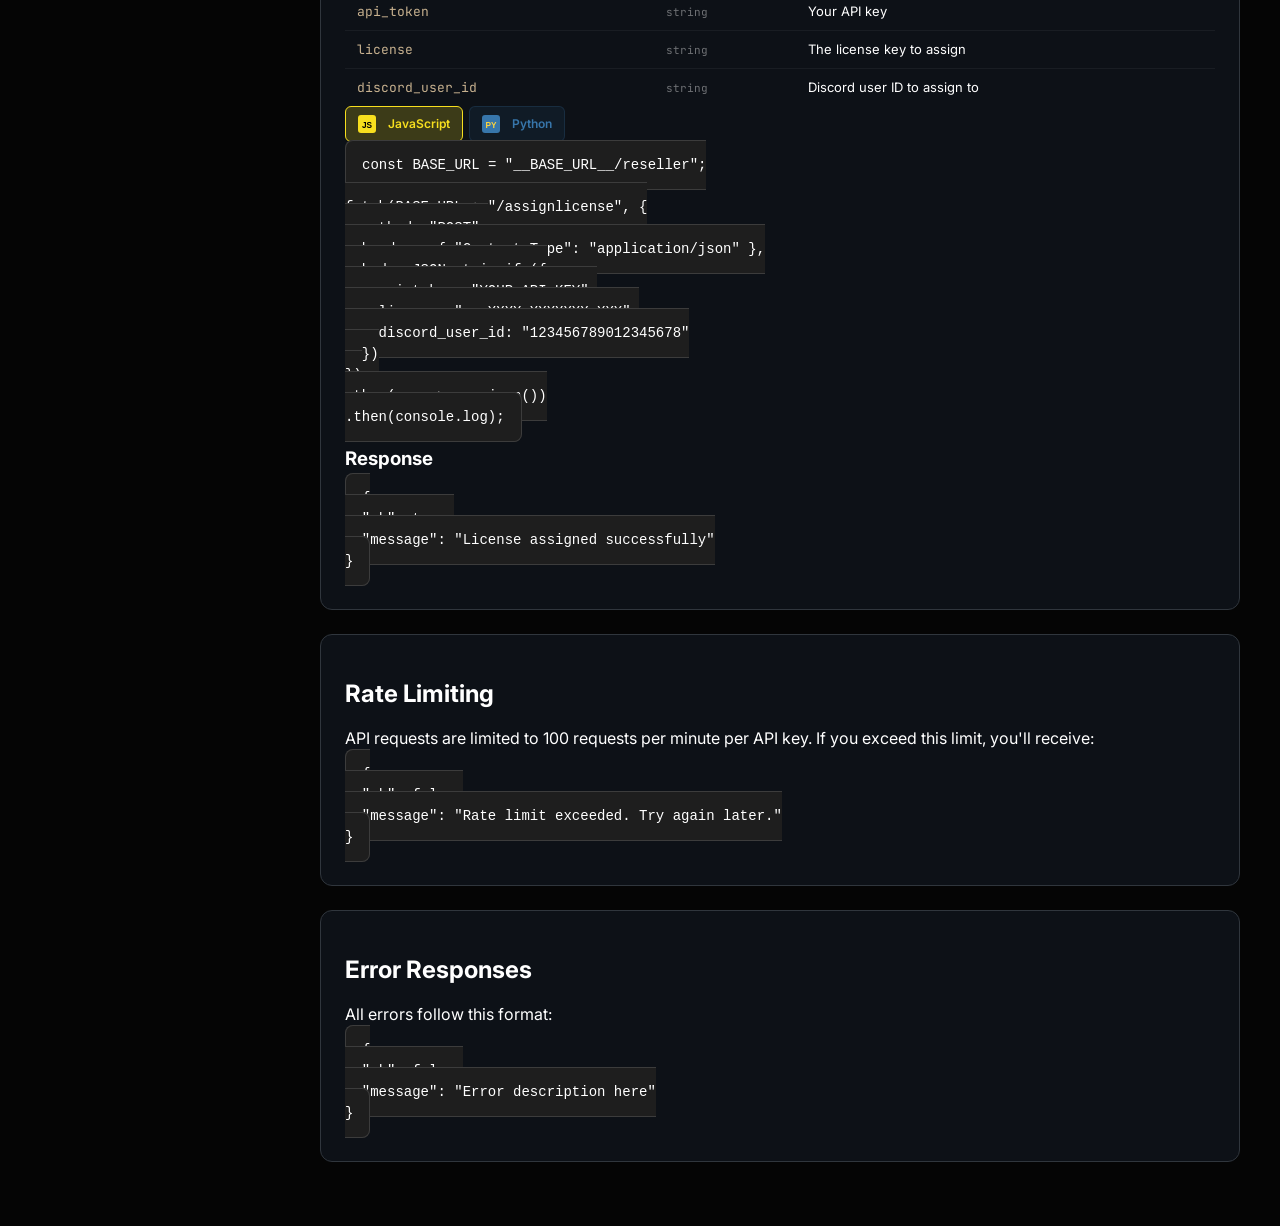
==== commit 1ea6b735: "added loading screen because people are impatient" ====
--- a/api-docs/index.html
+++ b/api-docs/index.html
@@ -429,6 +429,7 @@
 </head>
 
 <body class="antialiased">
+    <script src="../js/discord/auth_loading.js"></script>
     <div class="bg-mesh"></div>
     <div class="orb w-[30rem] h-[30rem] bg-[#c7b18f]" style="top: -10%; left: -15%;"></div>
     <div class="orb w-[35rem] h-[35rem] bg-[#1a1a1a]" style="bottom: -20%; right: -10%; animation-delay: -7s;"></div>
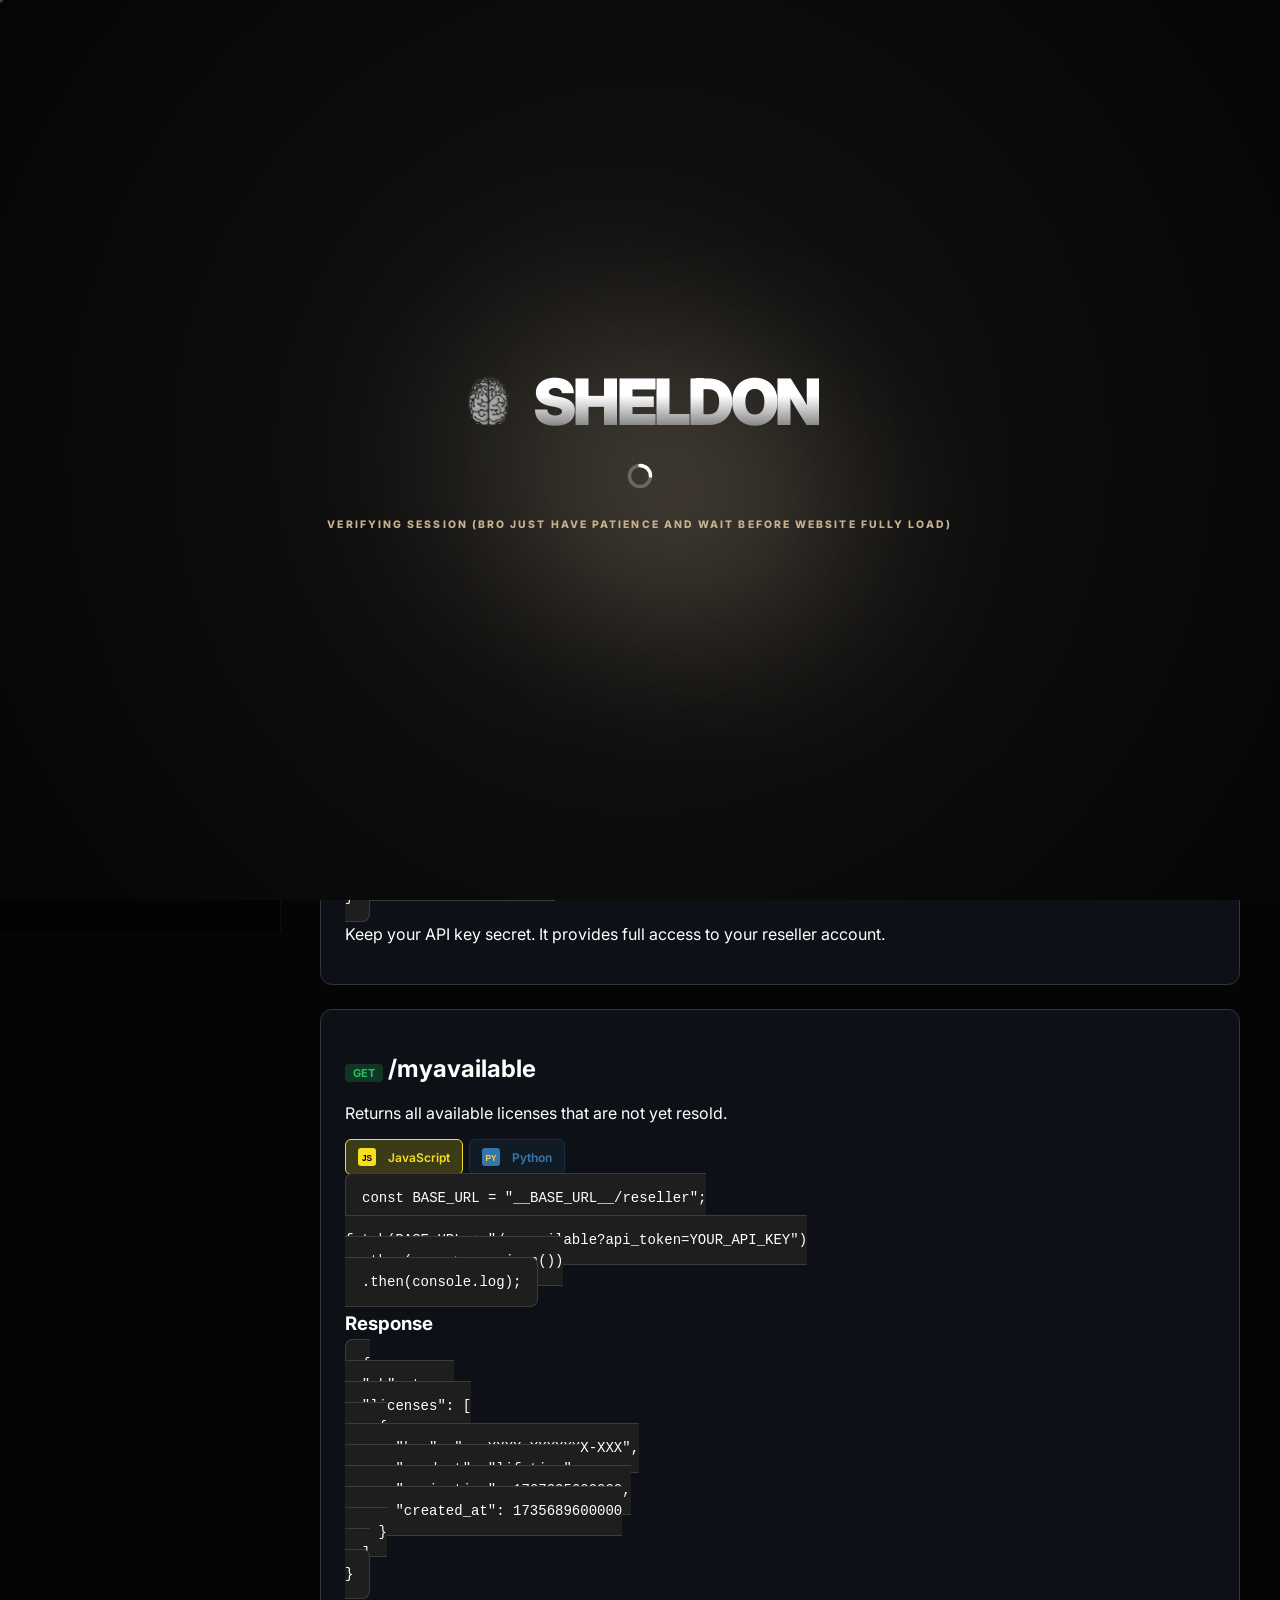
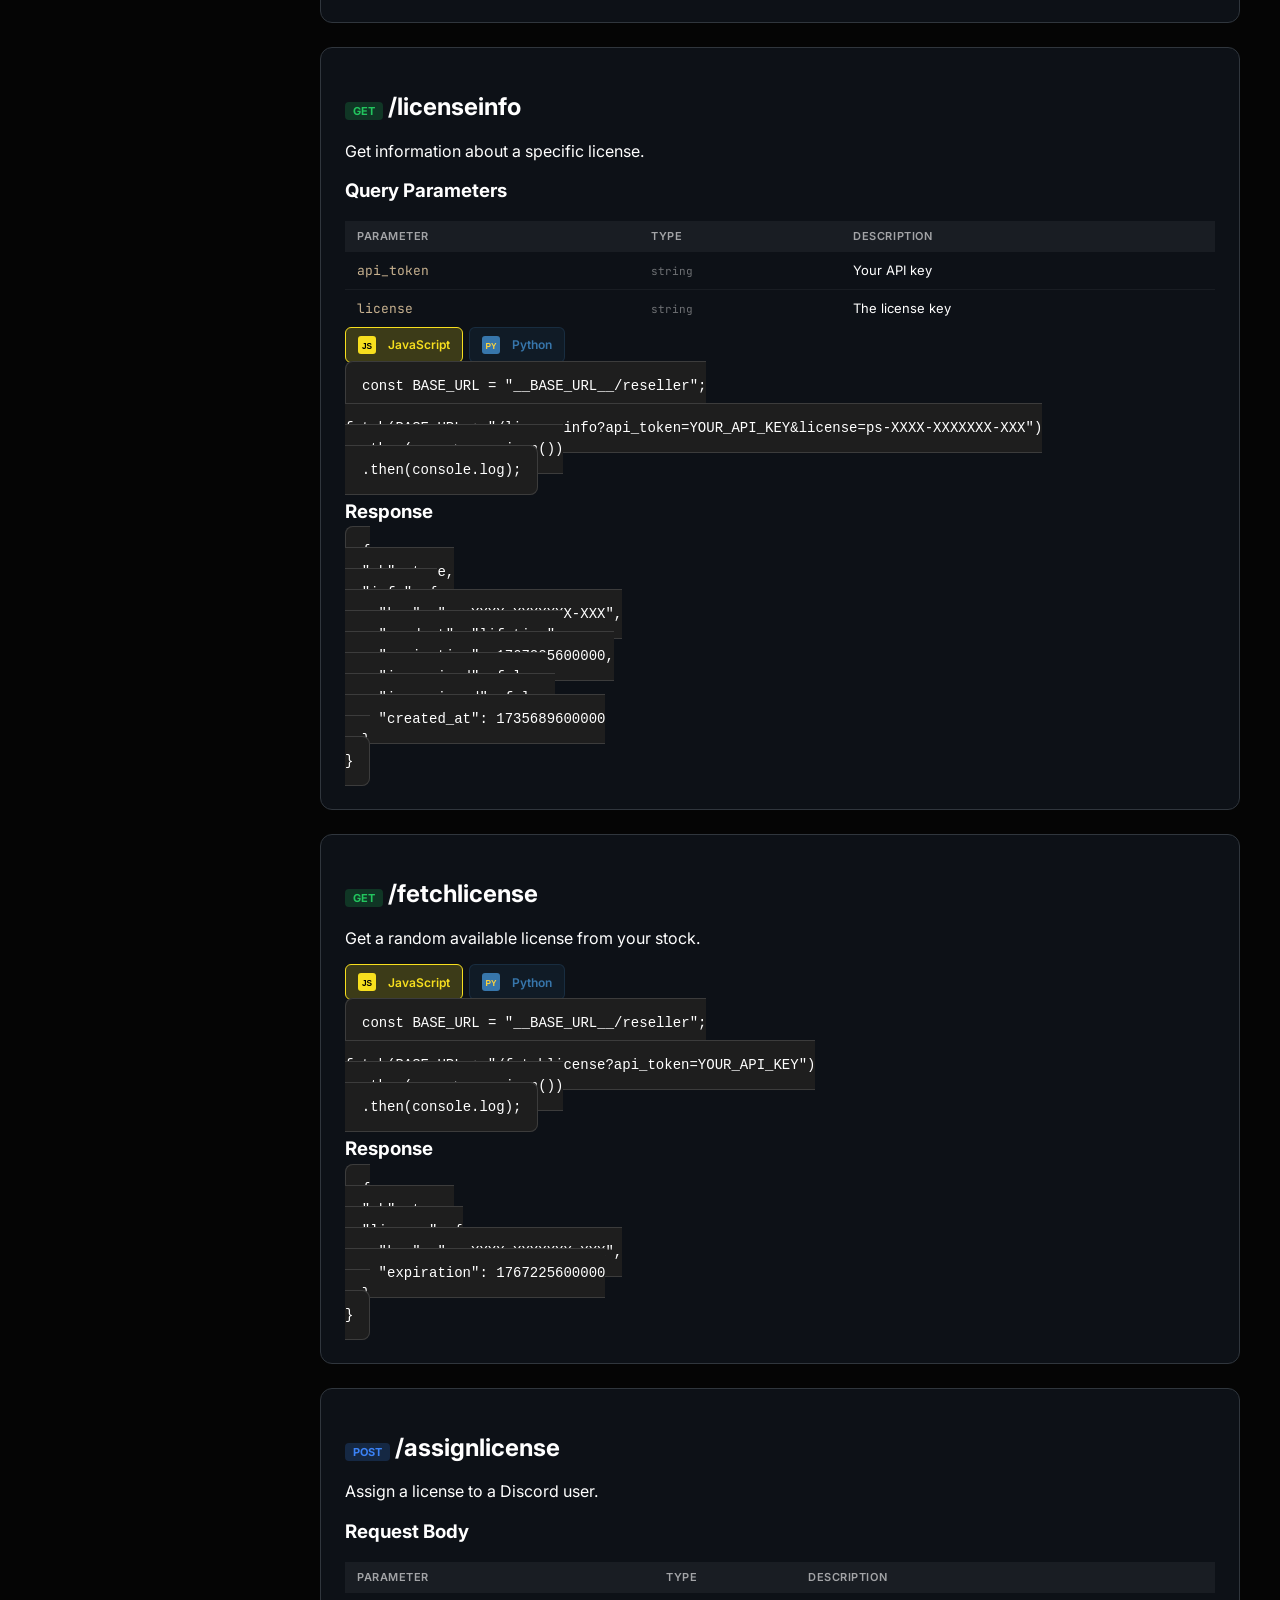
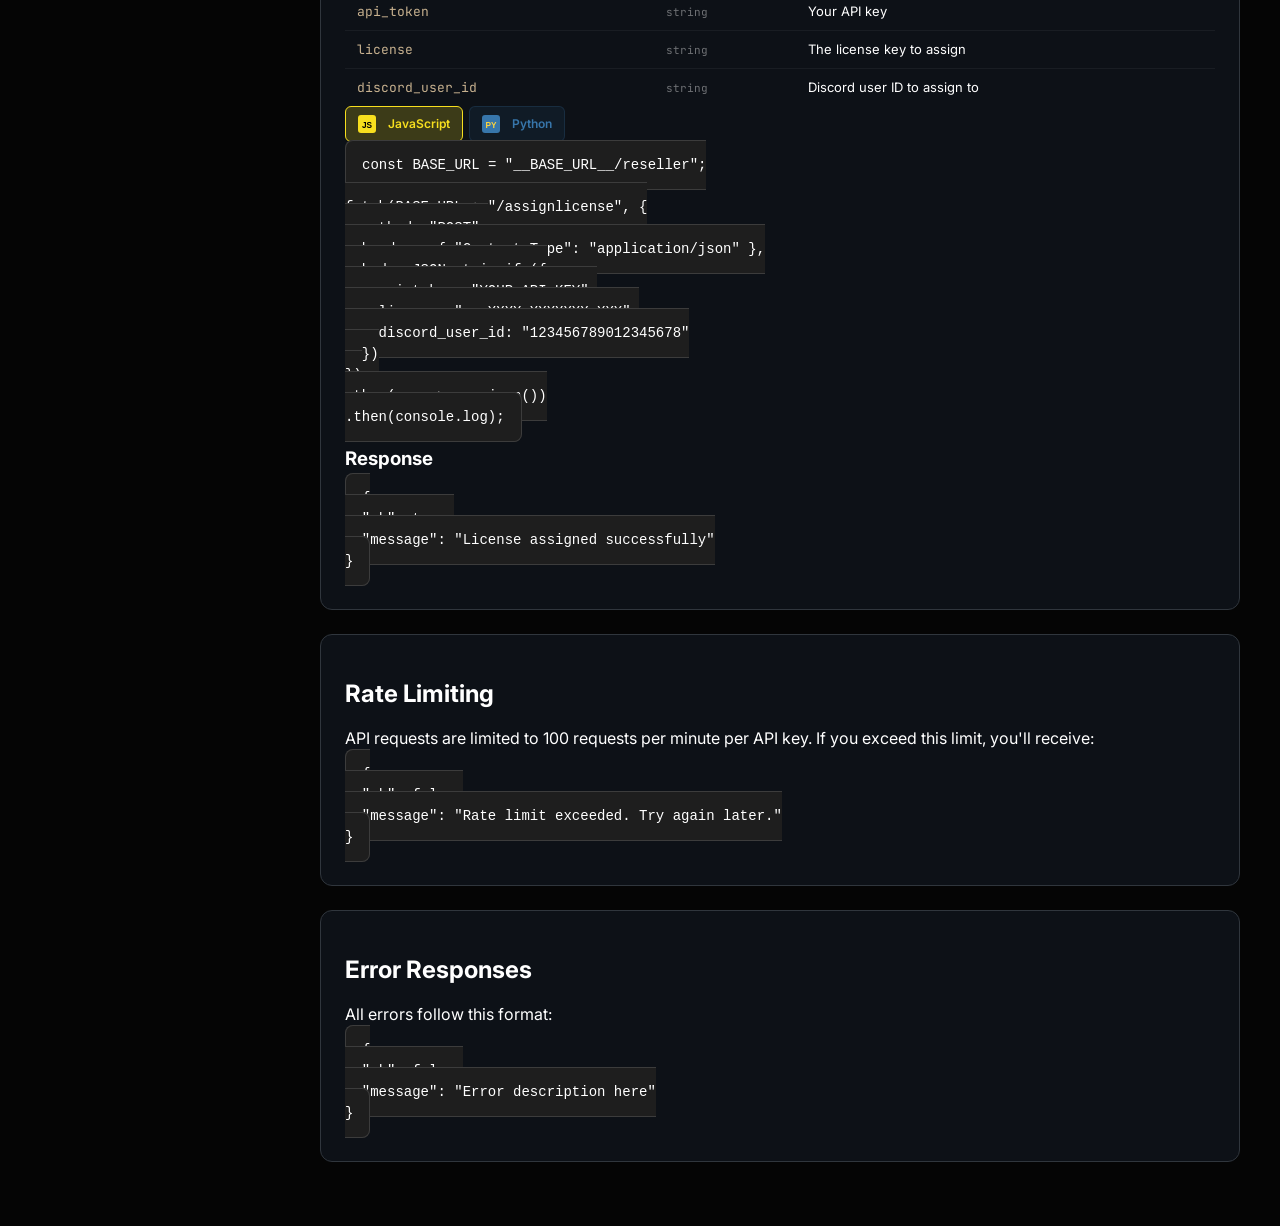
==== commit 0f7525df: "re" ====
--- a/api-docs/index.html
+++ b/api-docs/index.html
@@ -10,17 +10,17 @@
     <link rel="canonical" href="https://www.projectsheldon.me/api-docs/">
     <meta property="og:type" content="article">
     <meta property="og:site_name" content="Project Sheldon">
-    <meta property="og:title" content="Project Sheldon — API Documentation">
-    <meta property="og:description" content="Developer API reference for Project Sheldon.">
+    <meta property="og:title" content="Project Sheldon — Advanced Roblox Development">
+    <meta property="og:description" content="A feature-rich, actively maintained developer tool for Roblox.">
     <meta property="og:url" content="https://www.projectsheldon.me/api-docs/">
-    <meta property="og:image" content="https://www.projectsheldon.me/favicon/og-image.svg">
-    <meta property="og:image:width" content="1200">
-    <meta property="og:image:height" content="630">
-    <meta property="og:image:alt" content="Project Sheldon — Roblox External">
+    <meta property="og:image" content="https://www.projectsheldon.me/favicon/og-image.png">
+    <meta property="og:image:width" content="1731">
+    <meta property="og:image:height" content="909">
+    <meta property="og:image:alt" content="Project Sheldon — Advanced Roblox Development">
     <meta name="twitter:card" content="summary_large_image">
-    <meta name="twitter:title" content="Project Sheldon — API Documentation">
-    <meta name="twitter:description" content="Developer API reference for Project Sheldon.">
-    <meta name="twitter:image" content="https://www.projectsheldon.me/favicon/og-image.svg">
+    <meta name="twitter:title" content="Project Sheldon — Advanced Roblox Development">
+    <meta name="twitter:description" content="A feature-rich, actively maintained developer tool for Roblox.">
+    <meta name="twitter:image" content="https://www.projectsheldon.me/favicon/og-image.png">
     <script src="https://cdn.tailwindcss.com?warn=false"></script>
     <link rel="preconnect" href="https://fonts.googleapis.com">
     <link rel="preconnect" href="https://fonts.gstatic.com" crossorigin>
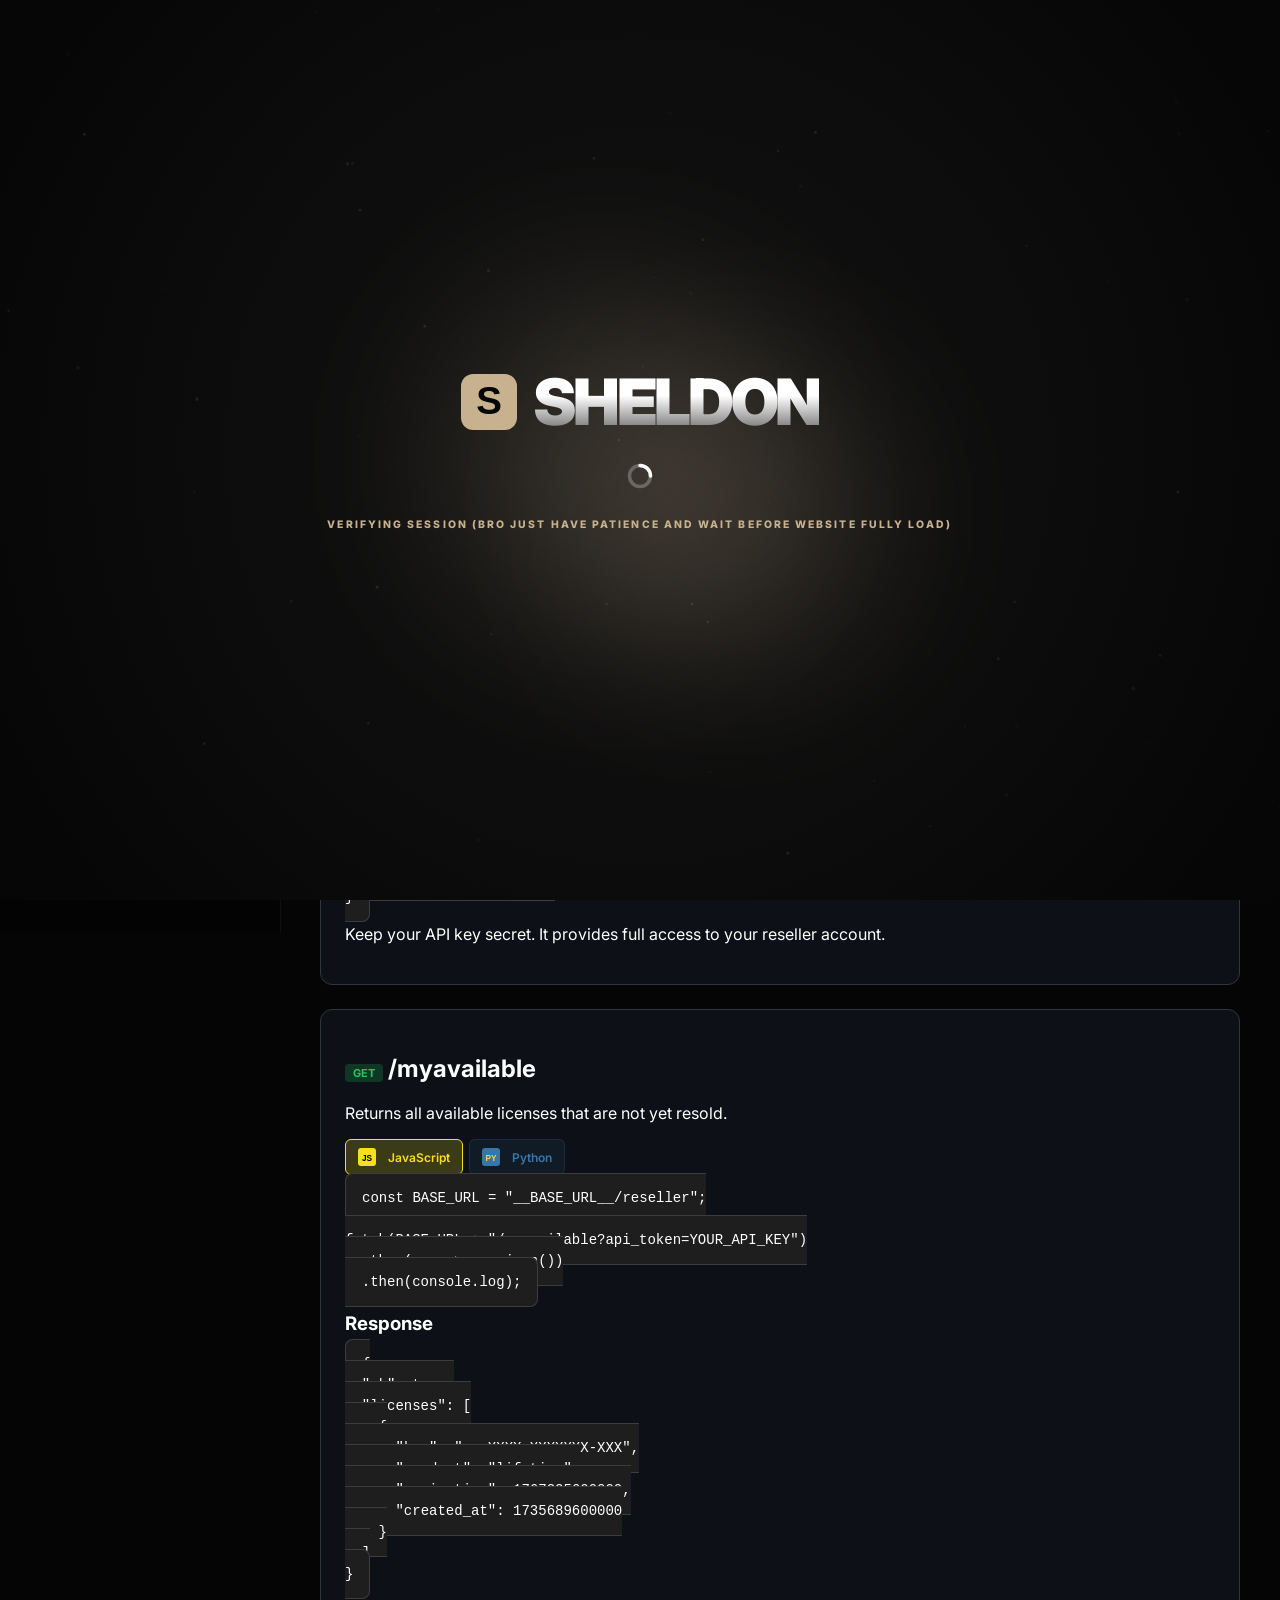
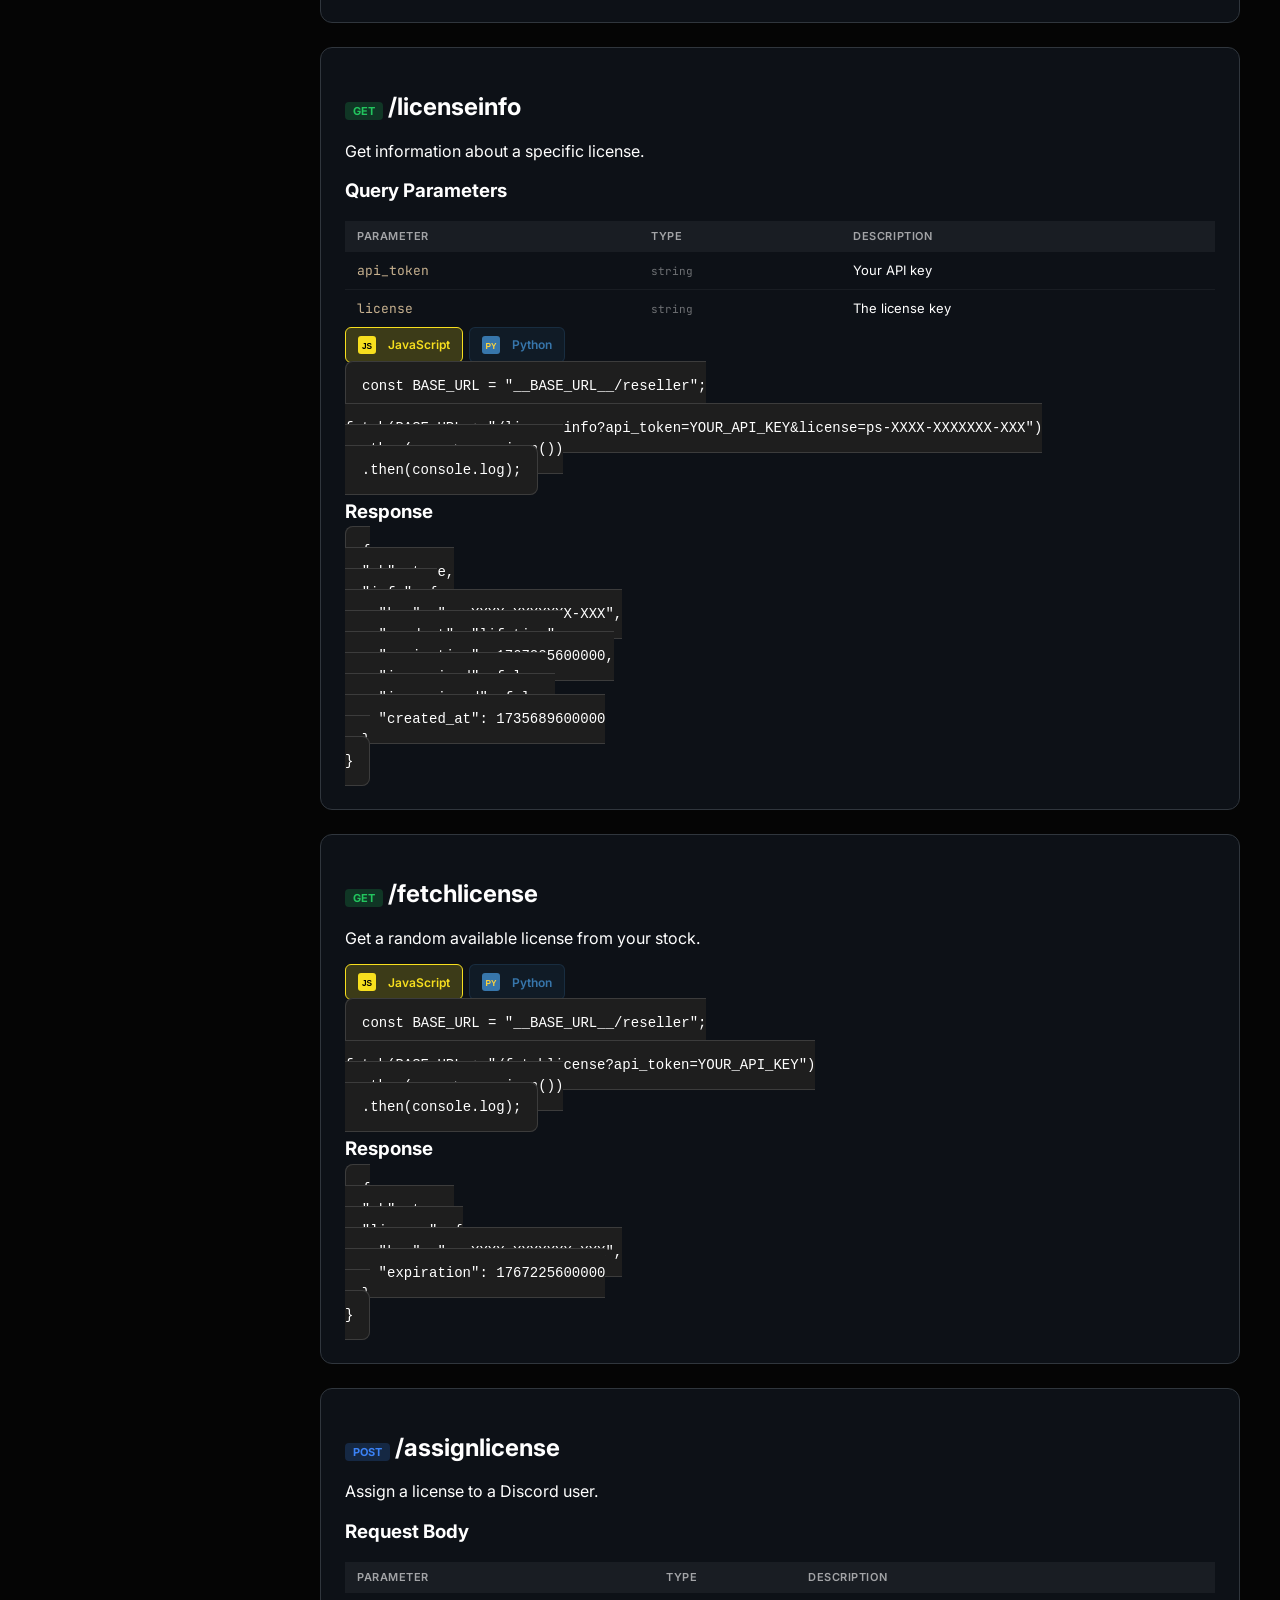
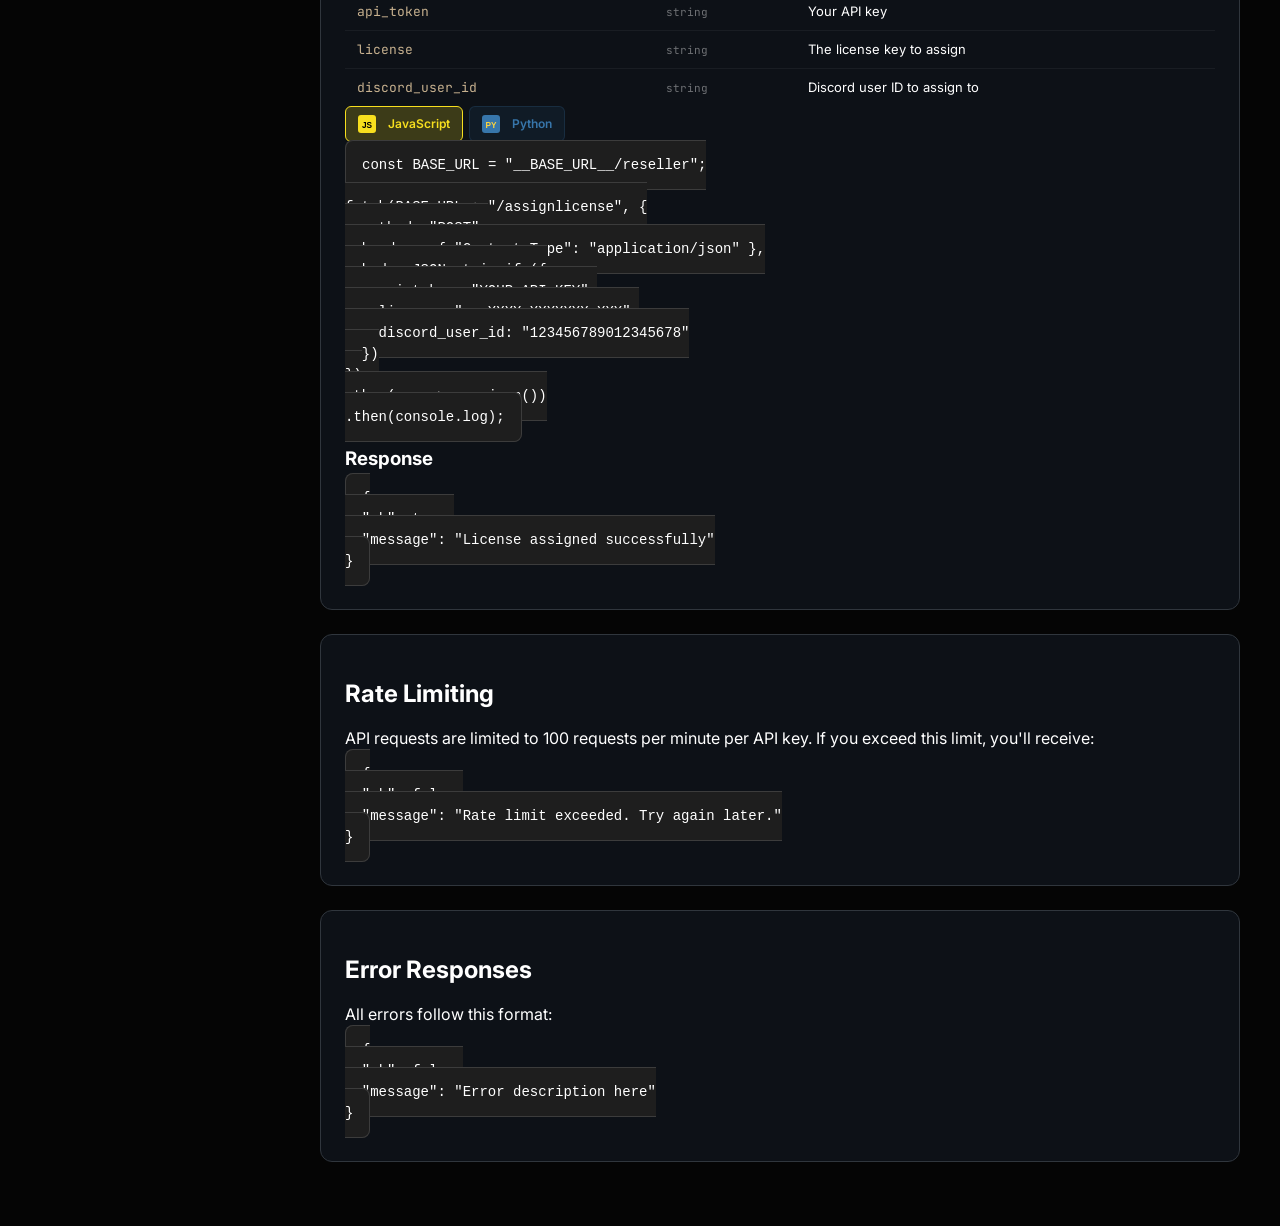
==== commit 4ee7dc49: "a" ====
--- a/api-docs/index.html
+++ b/api-docs/index.html
@@ -14,8 +14,8 @@
     <meta property="og:description" content="A feature-rich, actively maintained developer tool for Roblox.">
     <meta property="og:url" content="https://www.projectsheldon.me/api-docs/">
     <meta property="og:image" content="https://www.projectsheldon.me/favicon/og-image.png">
-    <meta property="og:image:width" content="1731">
-    <meta property="og:image:height" content="909">
+    <meta property="og:image:width" content="1200">
+    <meta property="og:image:height" content="630">
     <meta property="og:image:alt" content="Project Sheldon — Advanced Roblox Development">
     <meta name="twitter:card" content="summary_large_image">
     <meta name="twitter:title" content="Project Sheldon — Advanced Roblox Development">
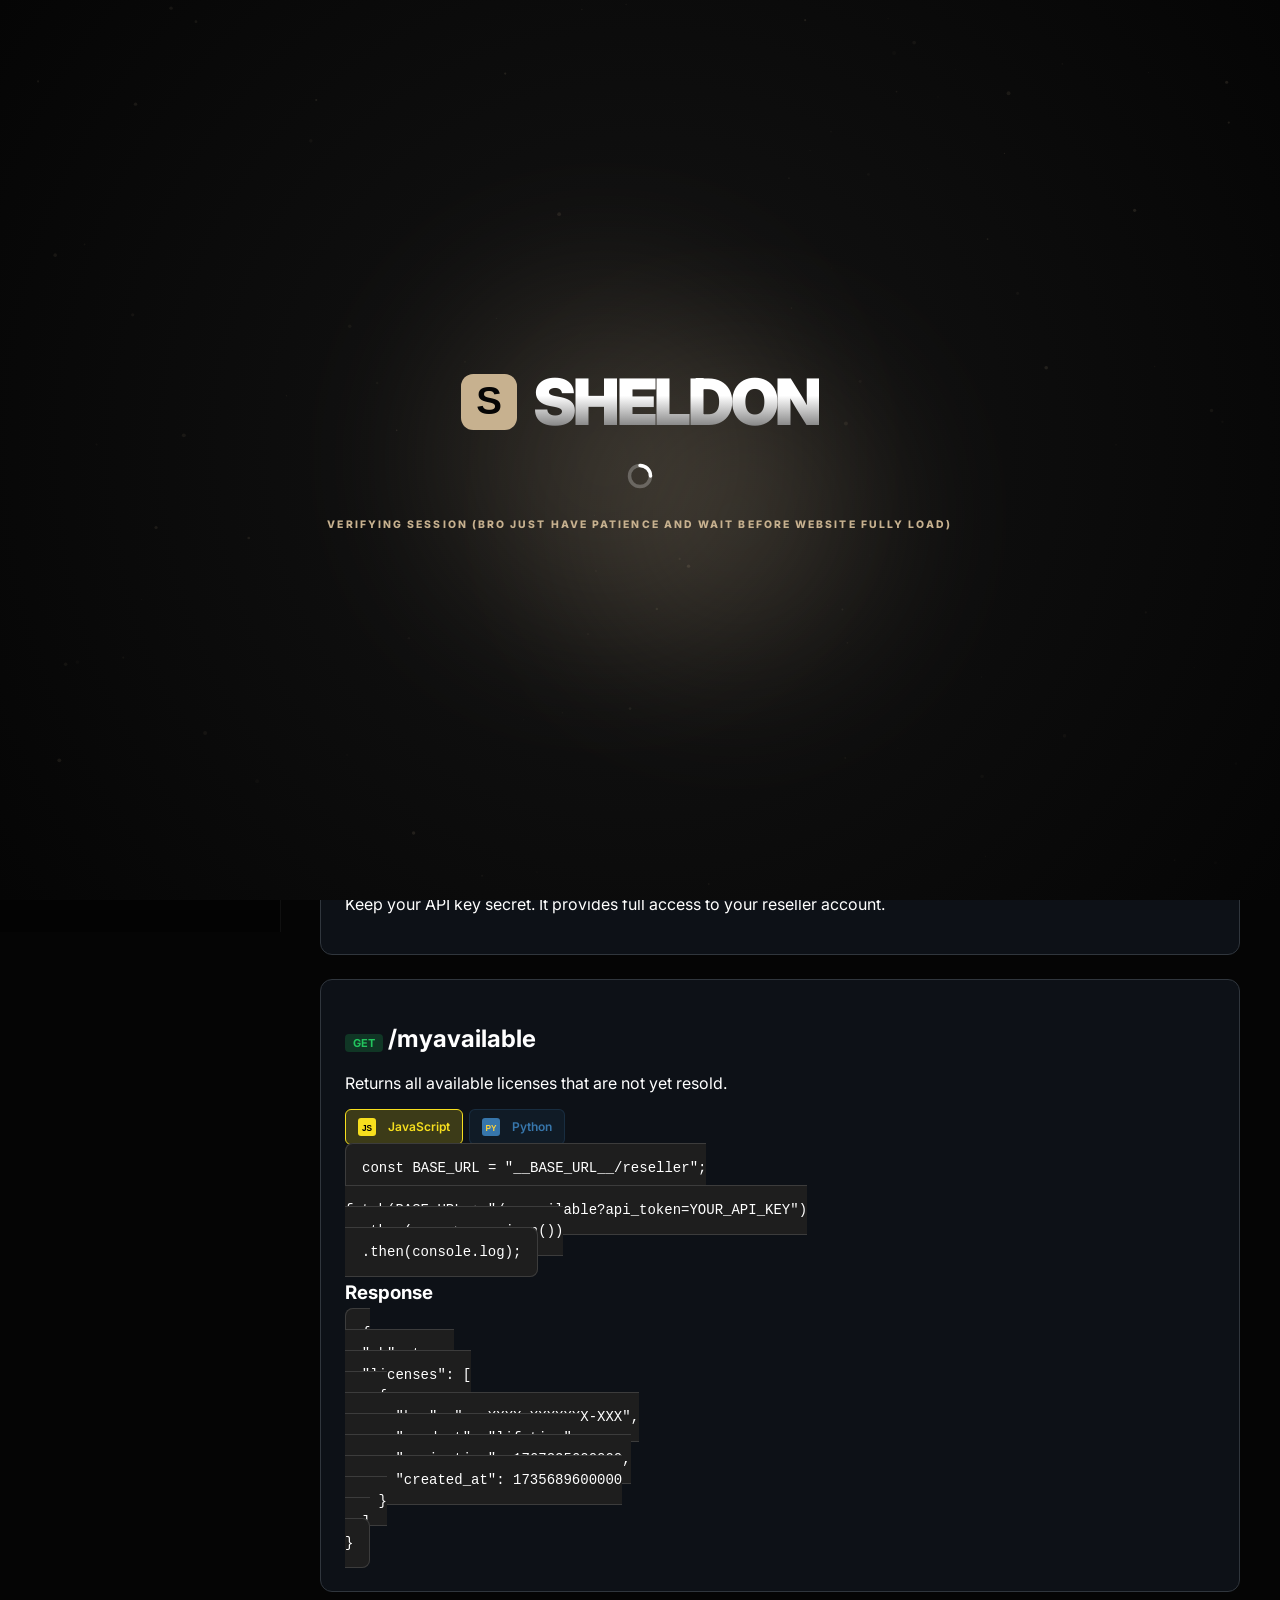
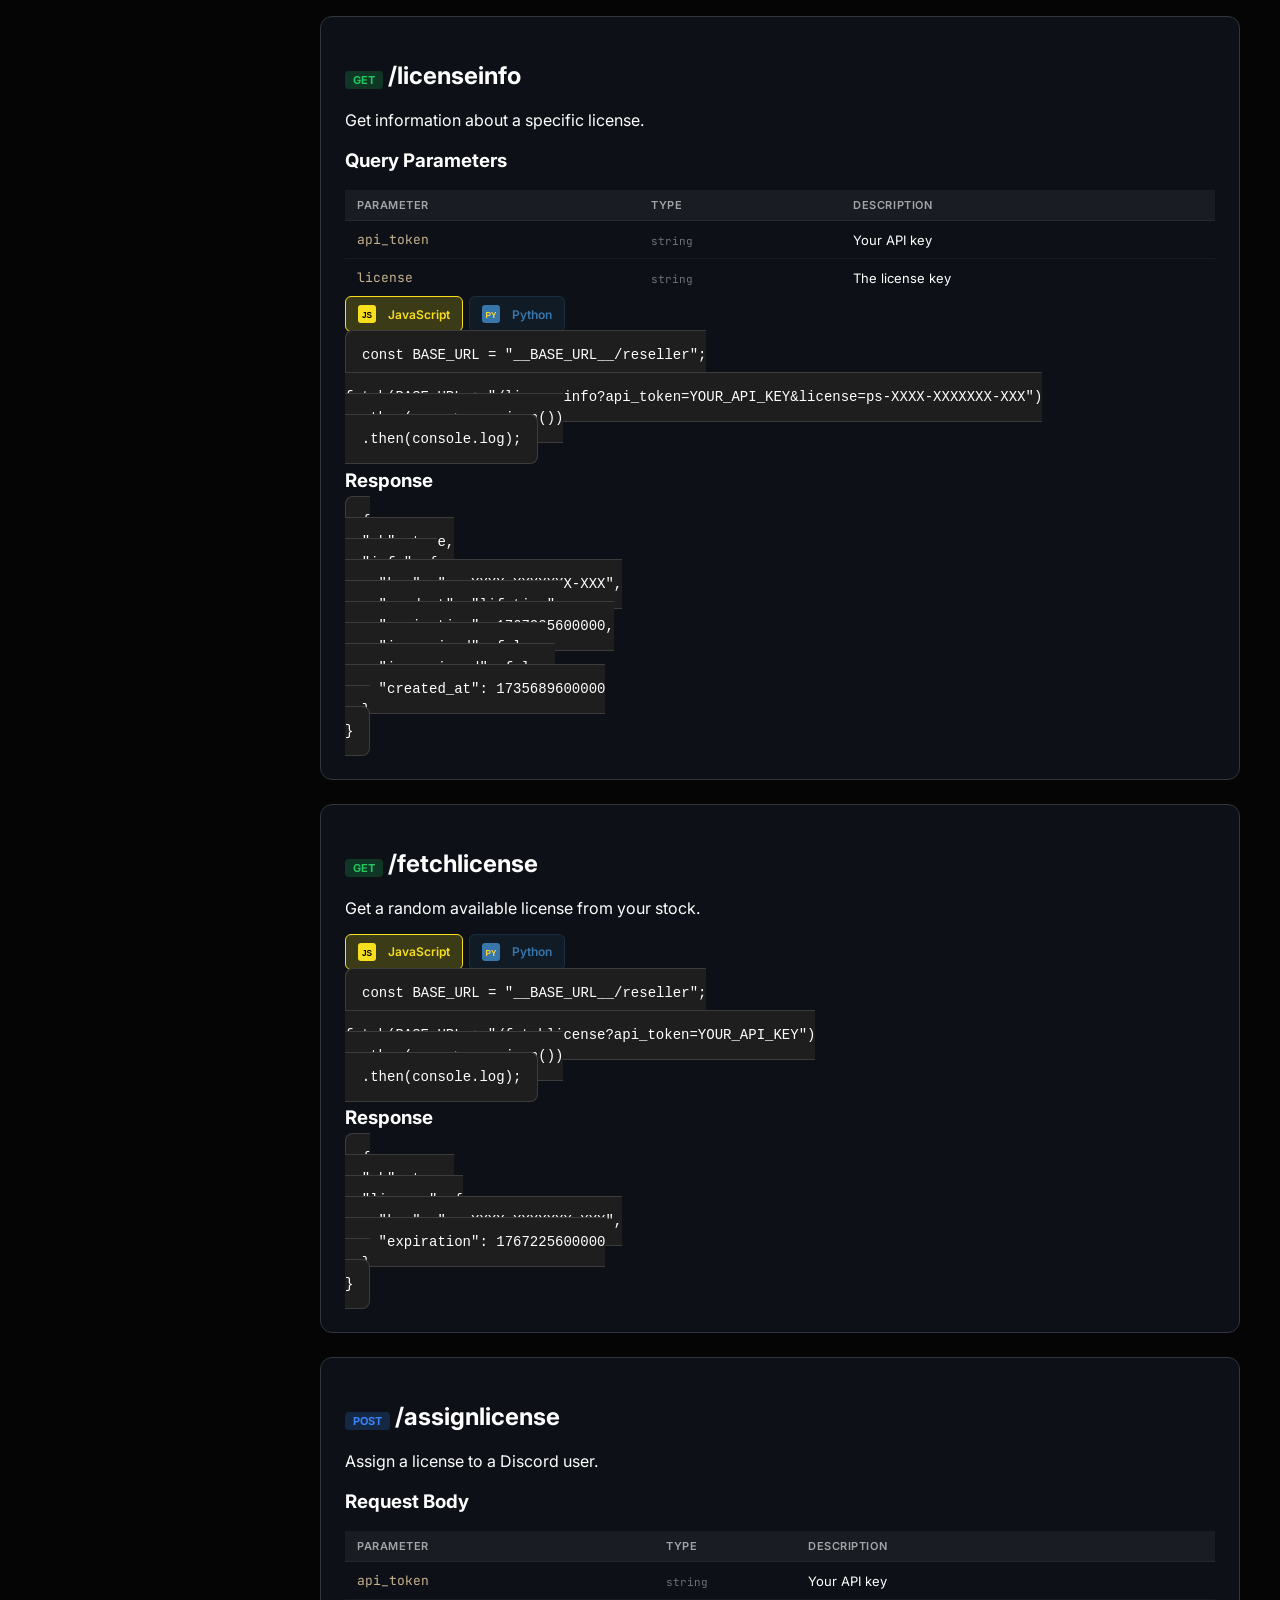
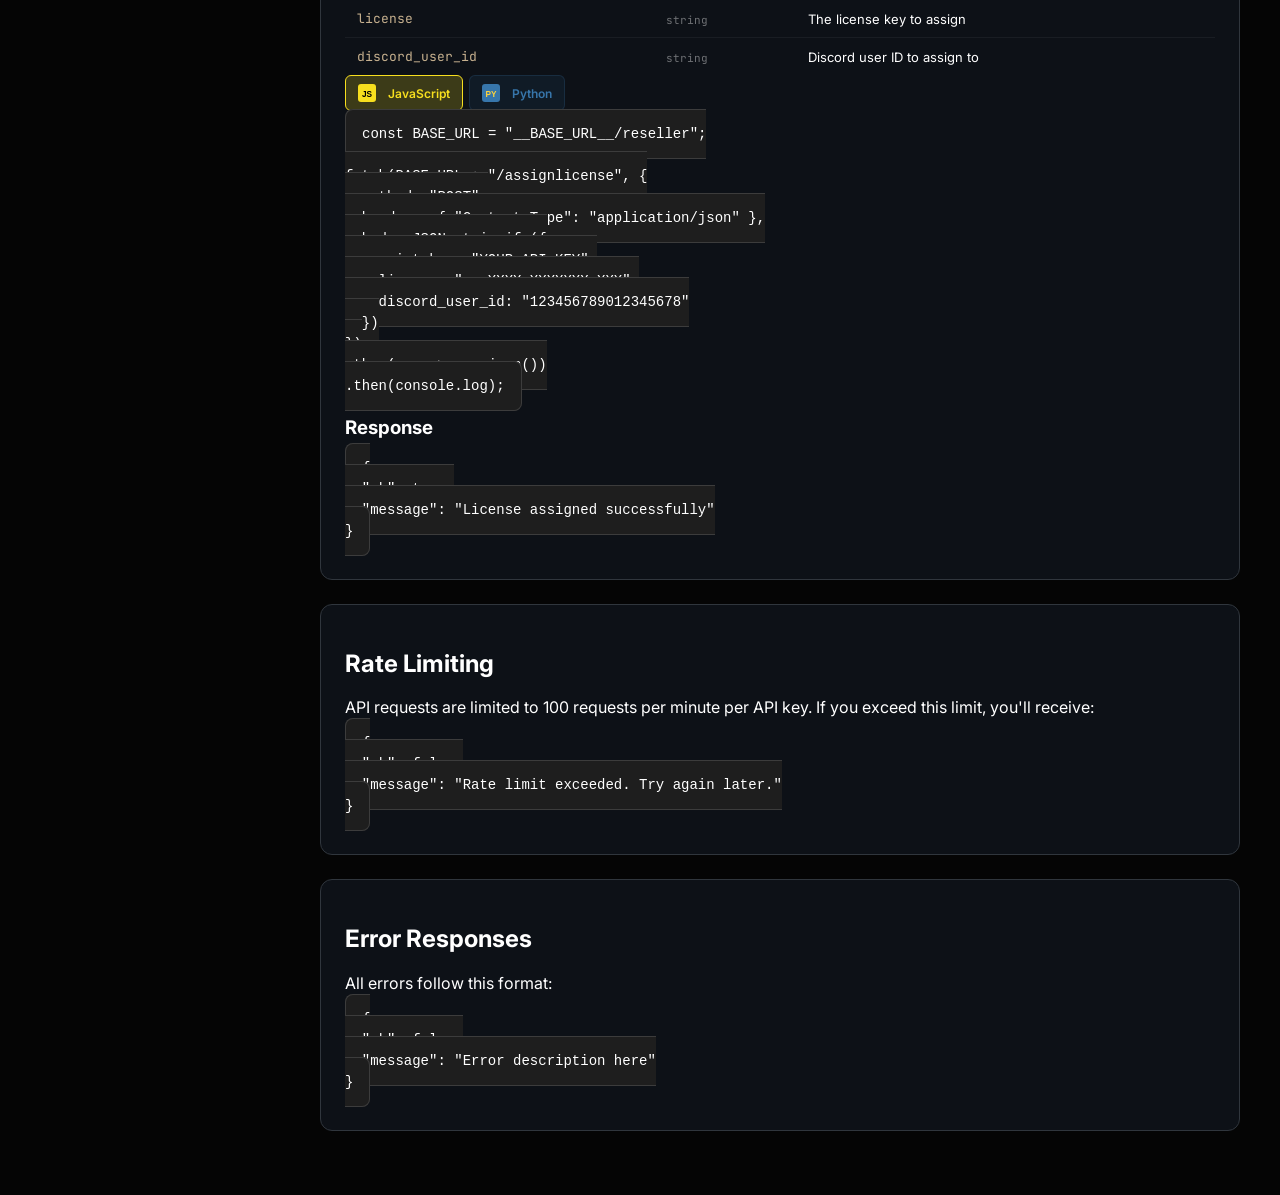
==== commit 3210a3ac: "og image v2 cache buster" ====
--- a/api-docs/index.html
+++ b/api-docs/index.html
@@ -13,14 +13,14 @@
     <meta property="og:title" content="Project Sheldon — Advanced Roblox Development">
     <meta property="og:description" content="A feature-rich, actively maintained developer tool for Roblox.">
     <meta property="og:url" content="https://www.projectsheldon.me/api-docs/">
-    <meta property="og:image" content="https://www.projectsheldon.me/favicon/og-image.png">
+    <meta property="og:image" content="https://www.projectsheldon.me/favicon/og-image.png?v=2">
     <meta property="og:image:width" content="1200">
     <meta property="og:image:height" content="630">
     <meta property="og:image:alt" content="Project Sheldon — Advanced Roblox Development">
     <meta name="twitter:card" content="summary_large_image">
     <meta name="twitter:title" content="Project Sheldon — Advanced Roblox Development">
     <meta name="twitter:description" content="A feature-rich, actively maintained developer tool for Roblox.">
-    <meta name="twitter:image" content="https://www.projectsheldon.me/favicon/og-image.png">
+    <meta name="twitter:image" content="https://www.projectsheldon.me/favicon/og-image.png?v=2">
     <script src="https://cdn.tailwindcss.com?warn=false"></script>
     <link rel="preconnect" href="https://fonts.googleapis.com">
     <link rel="preconnect" href="https://fonts.gstatic.com" crossorigin>
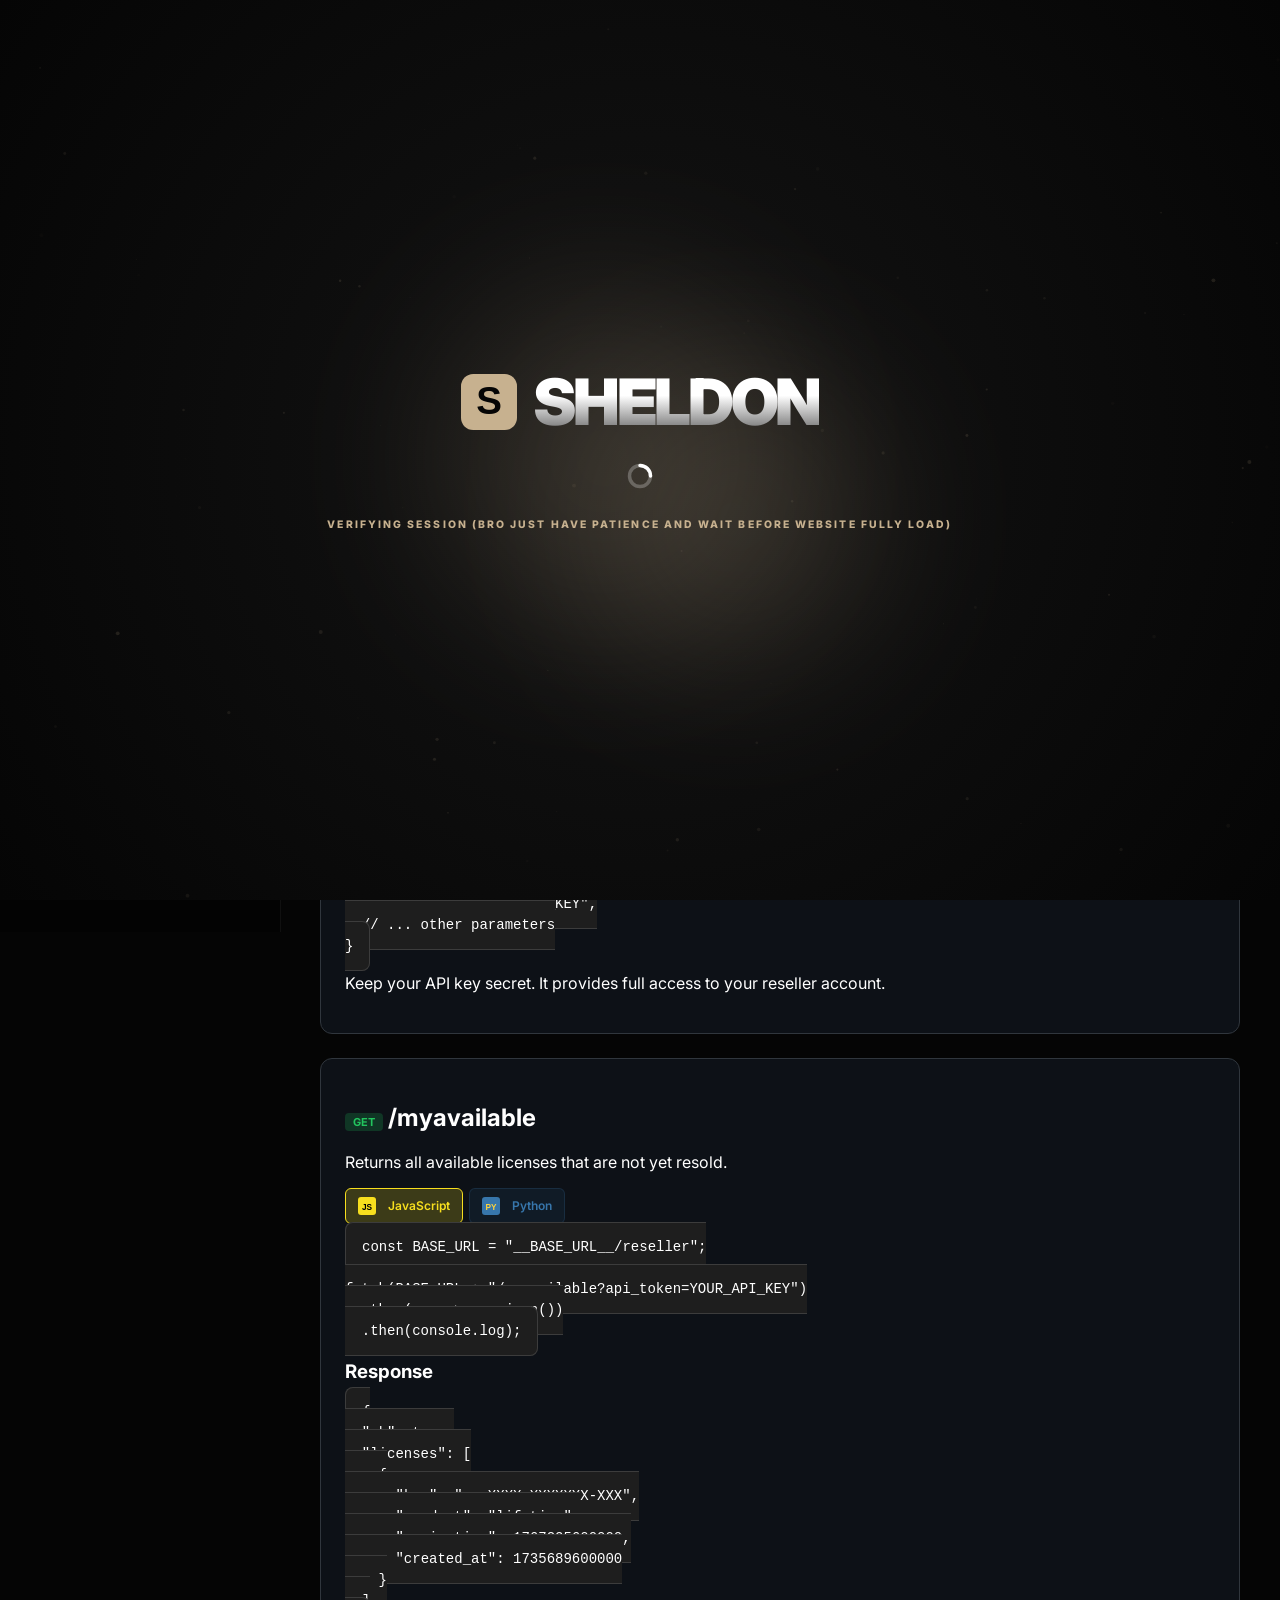
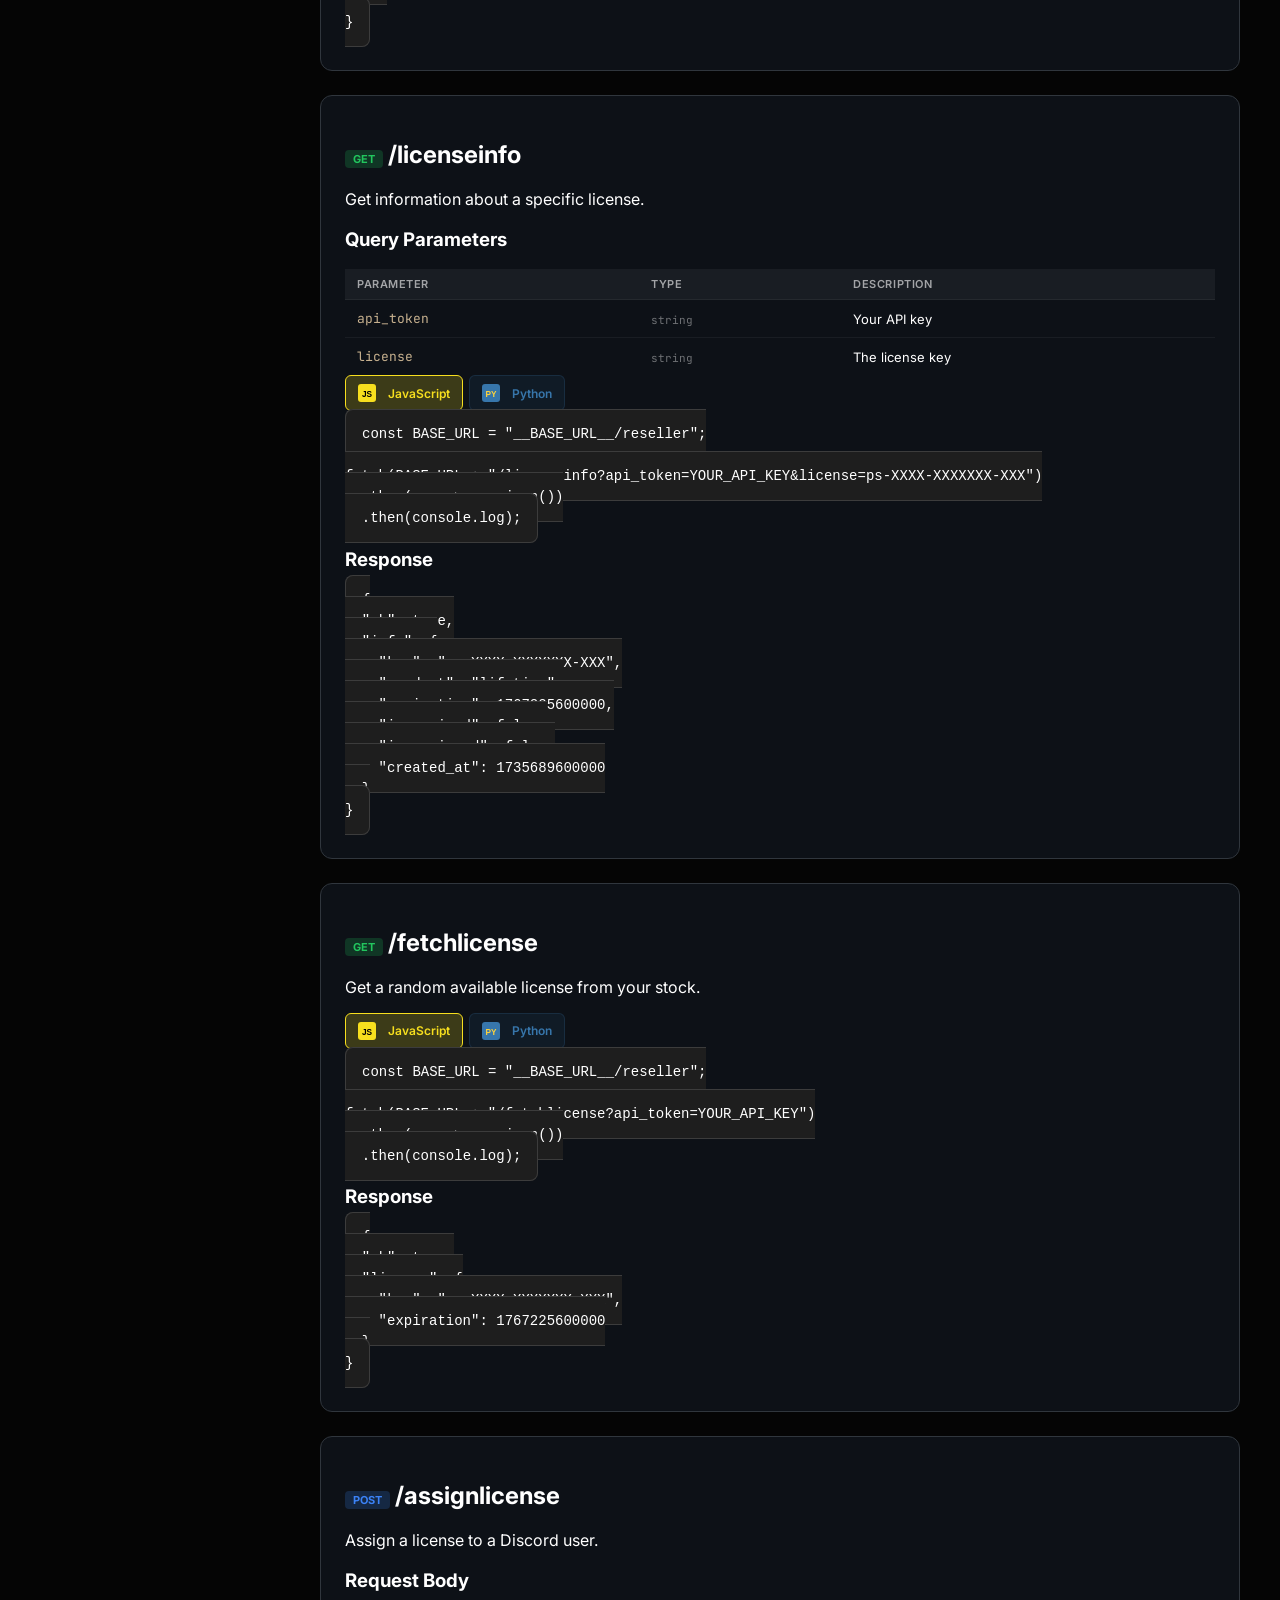
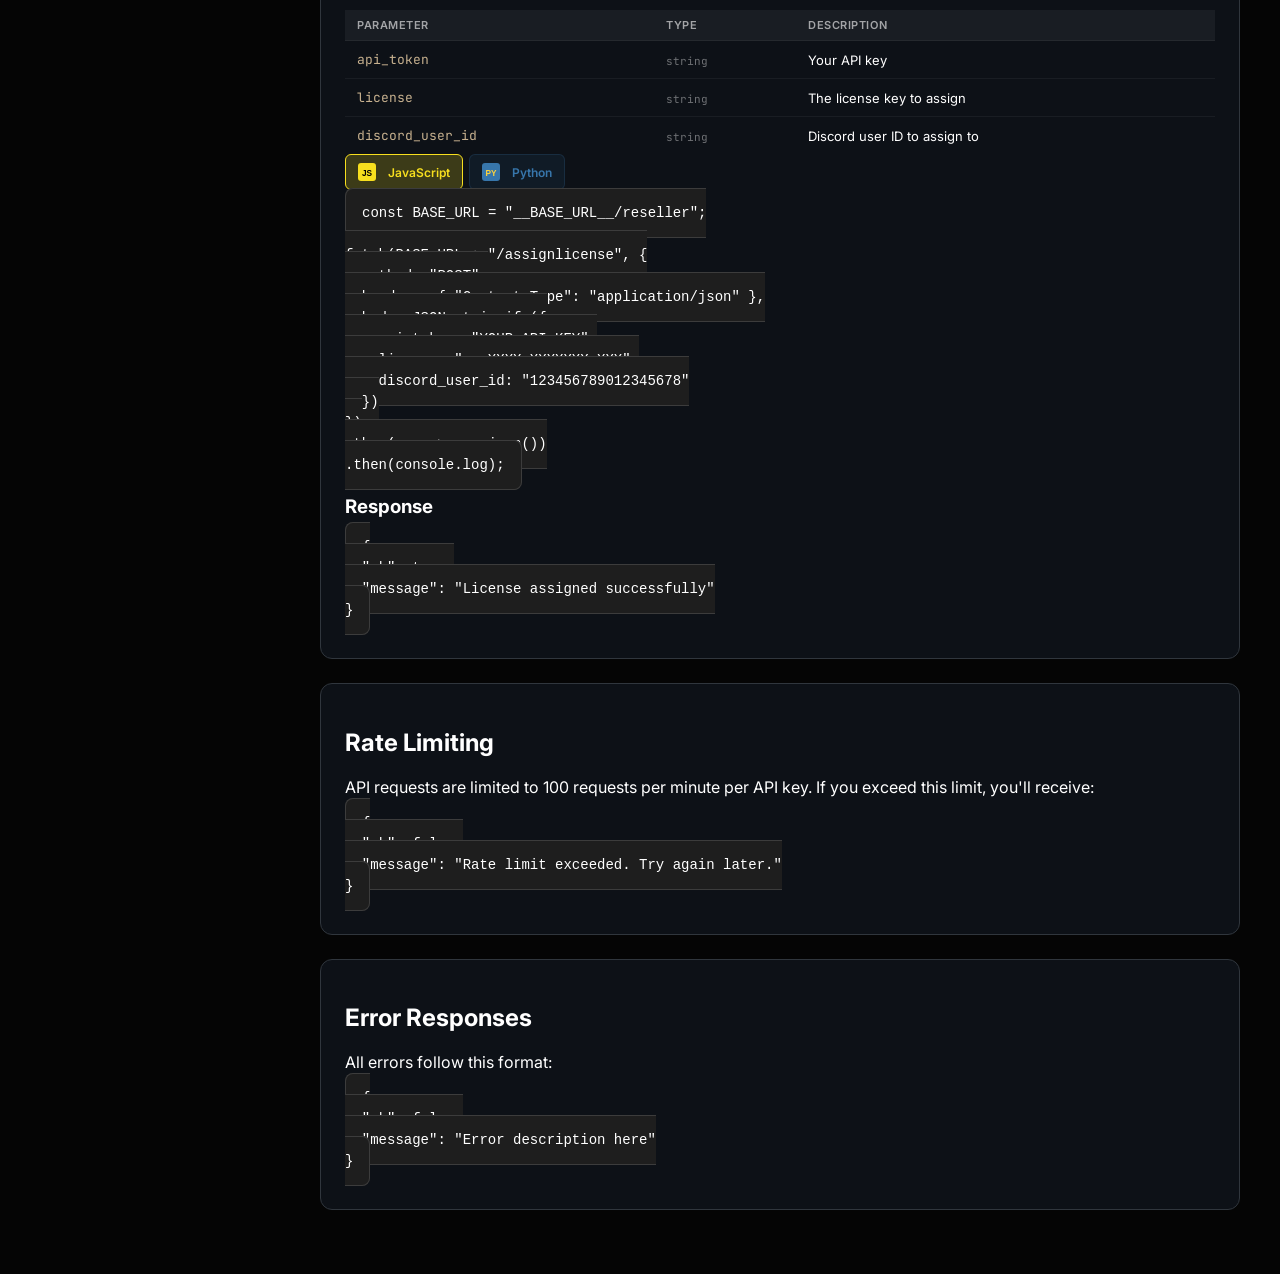
==== commit e6d7009f: "hg" ====
--- a/api-docs/index.html
+++ b/api-docs/index.html
@@ -107,13 +107,12 @@
         .mobile-menu { display: none; }
 
         @media (max-width: 768px) {
-            .nav-tabs-desktop { display: none; }
+            .nav-tabs-desktop { display: none !important; }
             .mobile-menu-btn { display: block; background: none; border: none; color: white; cursor: pointer; padding: 8px; }
             .mobile-menu { display: none; position: fixed; top: 64px; left: 0; right: 0; background: rgba(5,5,5,0.98); border-bottom: 1px solid rgba(255,255,255,0.1); padding: 1rem; z-index: 999; flex-direction: column; gap: 0.5rem; }
             .mobile-menu.show { display: flex; }
             .mobile-menu .nav-tab { text-align: center; padding: 1rem; }
             .mobile-menu .nav-tab.active { background: rgba(199,177,143,0.1); color: #c7b18f; }
-            .sidebar { display: none; }
             .main-content { margin-left: 0; padding: 1rem; }
 
             nav {
@@ -419,7 +418,21 @@
 
         @media (max-width: 1024px) {
             .sidebar {
-                display: none;
+                display: flex;
+                flex-direction: column;
+                background: rgba(5, 5, 5, 0.98);
+                backdrop-filter: blur(12px);
+                border-right: 1px solid rgba(255, 255, 255, 0.1);
+                box-shadow: 0 20px 60px rgba(0, 0, 0, 0.6);
+                transform: translateX(-100%);
+                transition: transform 0.25s ease;
+                z-index: 998;
+            }
+            .sidebar.open {
+                transform: translateX(0);
+            }
+            #docsSidebarToggle {
+                display: block;
             }
             .main-content {
                 margin-left: 0;
@@ -436,8 +449,13 @@
 
     <div id="shared-topbar"></div>
 
+    <button id="docsSidebarToggle" class="fixed left-4 top-24 z-[997] glass-nav hidden items-center gap-2 px-3 py-2 rounded-xl text-[0.65rem] font-black uppercase tracking-widest text-neutral-300 cursor-pointer" onclick="document.getElementById('docsSidebar').classList.toggle('open')">
+        <svg class="w-3.5 h-3.5" fill="none" stroke="currentColor" viewBox="0 0 24 24"><path stroke-linecap="round" stroke-linejoin="round" stroke-width="2" d="M4 6h16M4 12h16M4 18h16"/></svg>
+        Contents
+    </button>
+
     <!-- Sidebar -->
-    <aside class="sidebar">
+    <aside class="sidebar" id="docsSidebar">
         <div class="sidebar-section">
             <div class="sidebar-title">Getting Started</div>
             <a class="sidebar-link" href="#introduction">Introduction</a>
@@ -849,6 +867,9 @@
                             behavior: 'smooth'
                         });
                     }
+                    // Close the mobile drawer after choosing a section.
+                    const docsSidebar = document.getElementById('docsSidebar');
+                    if (docsSidebar) docsSidebar.classList.remove('open');
                 });
             });
             
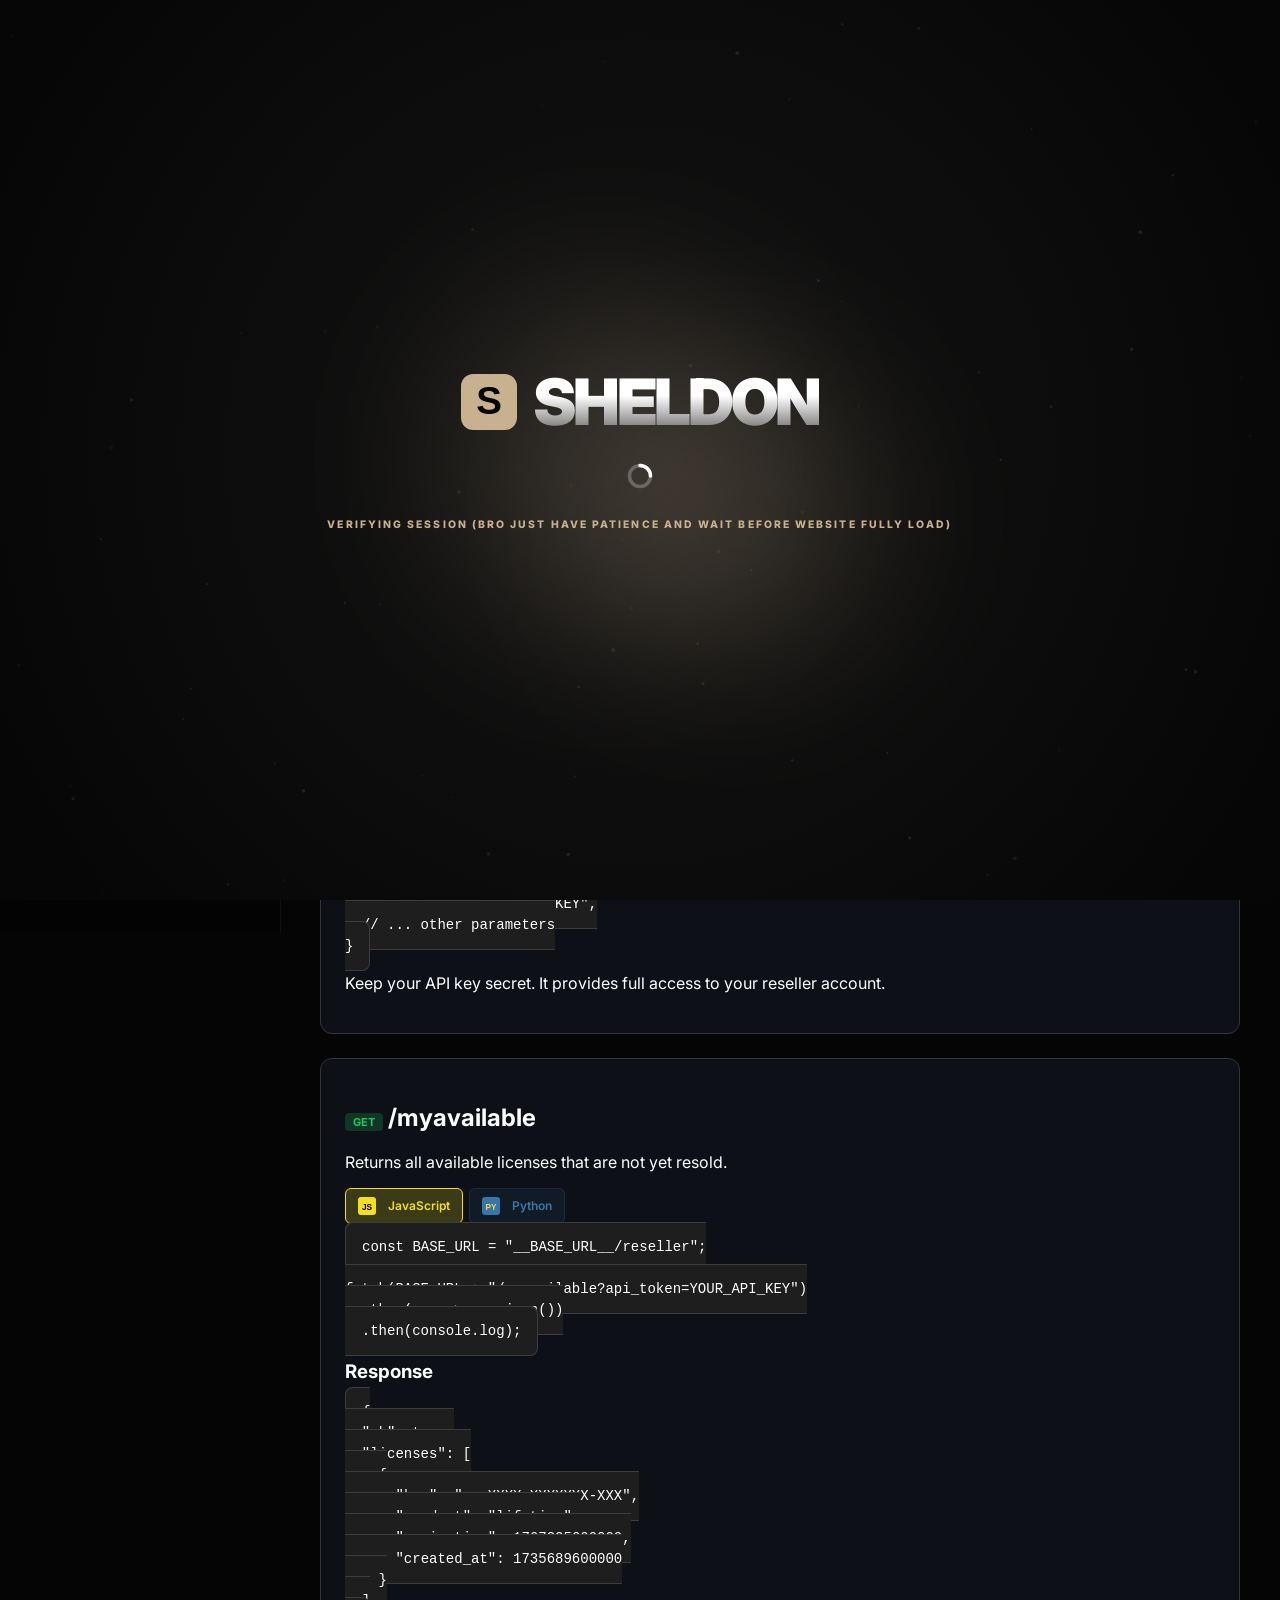
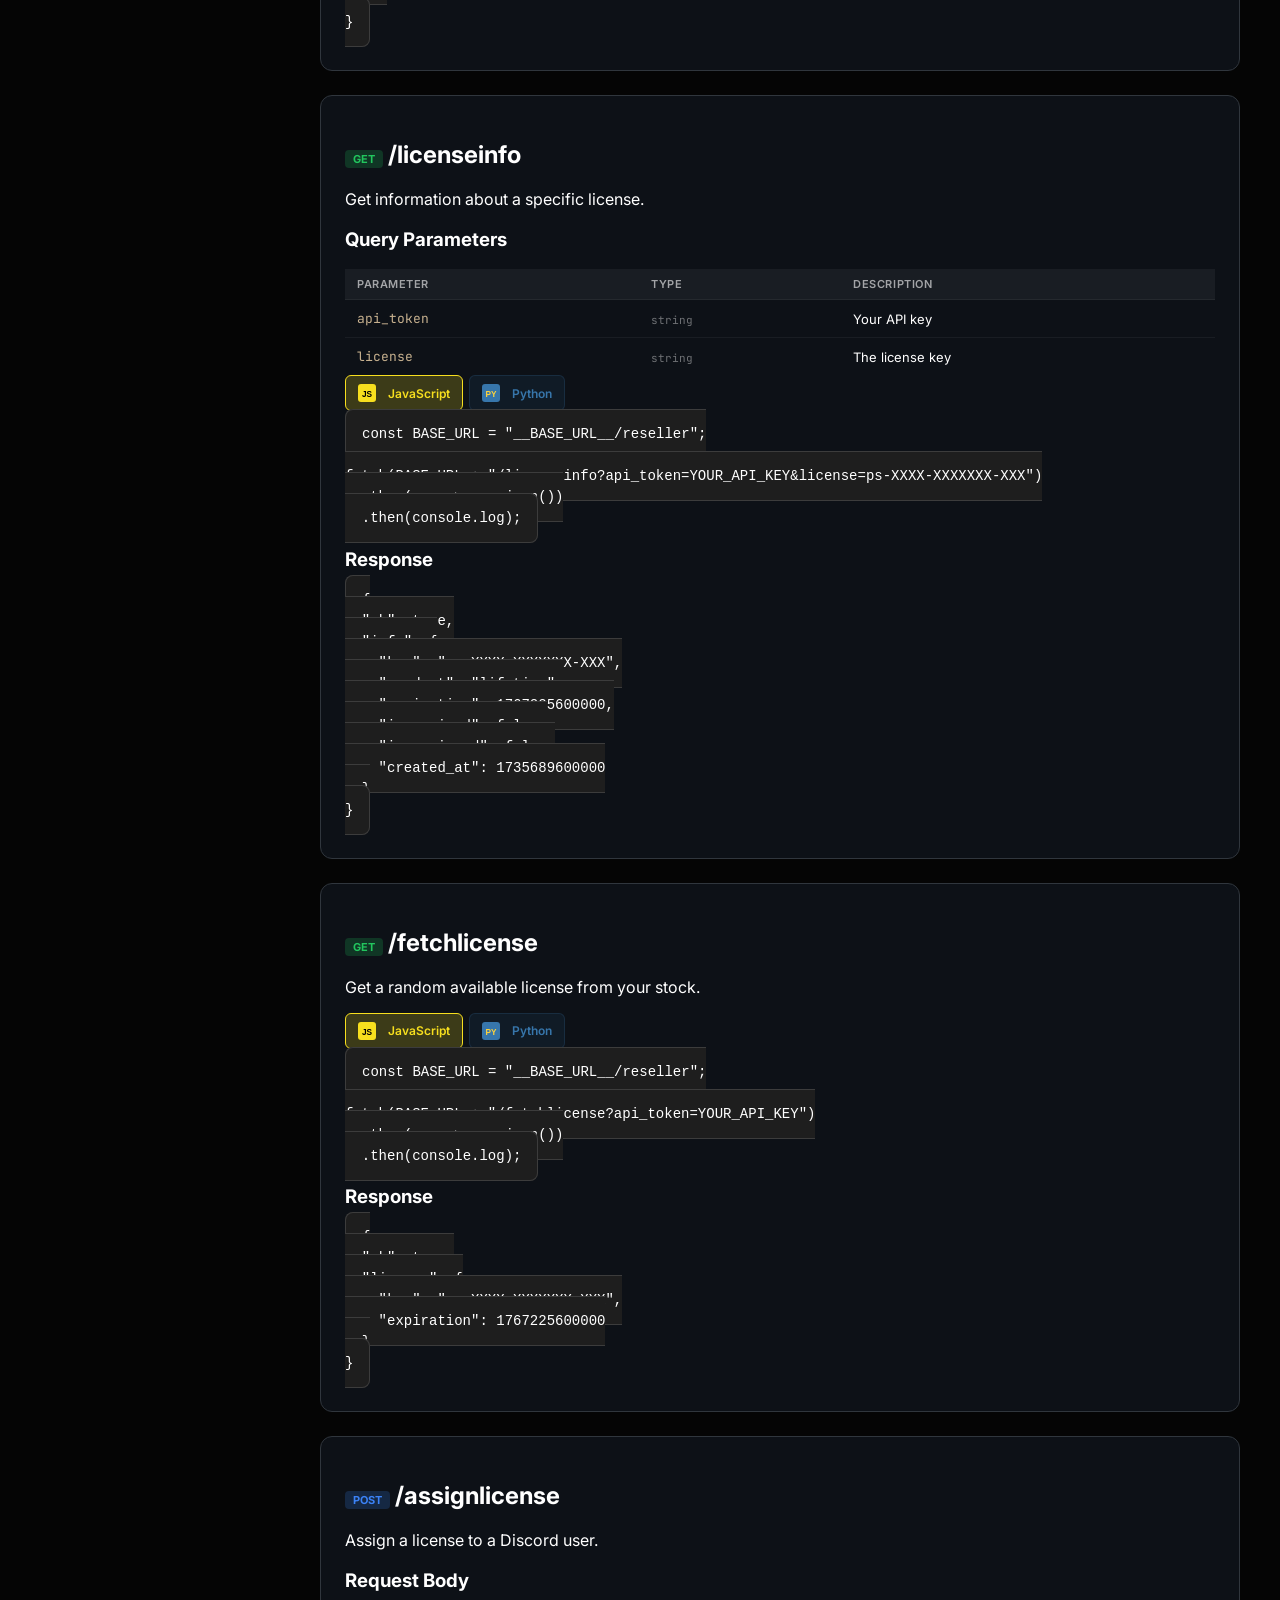
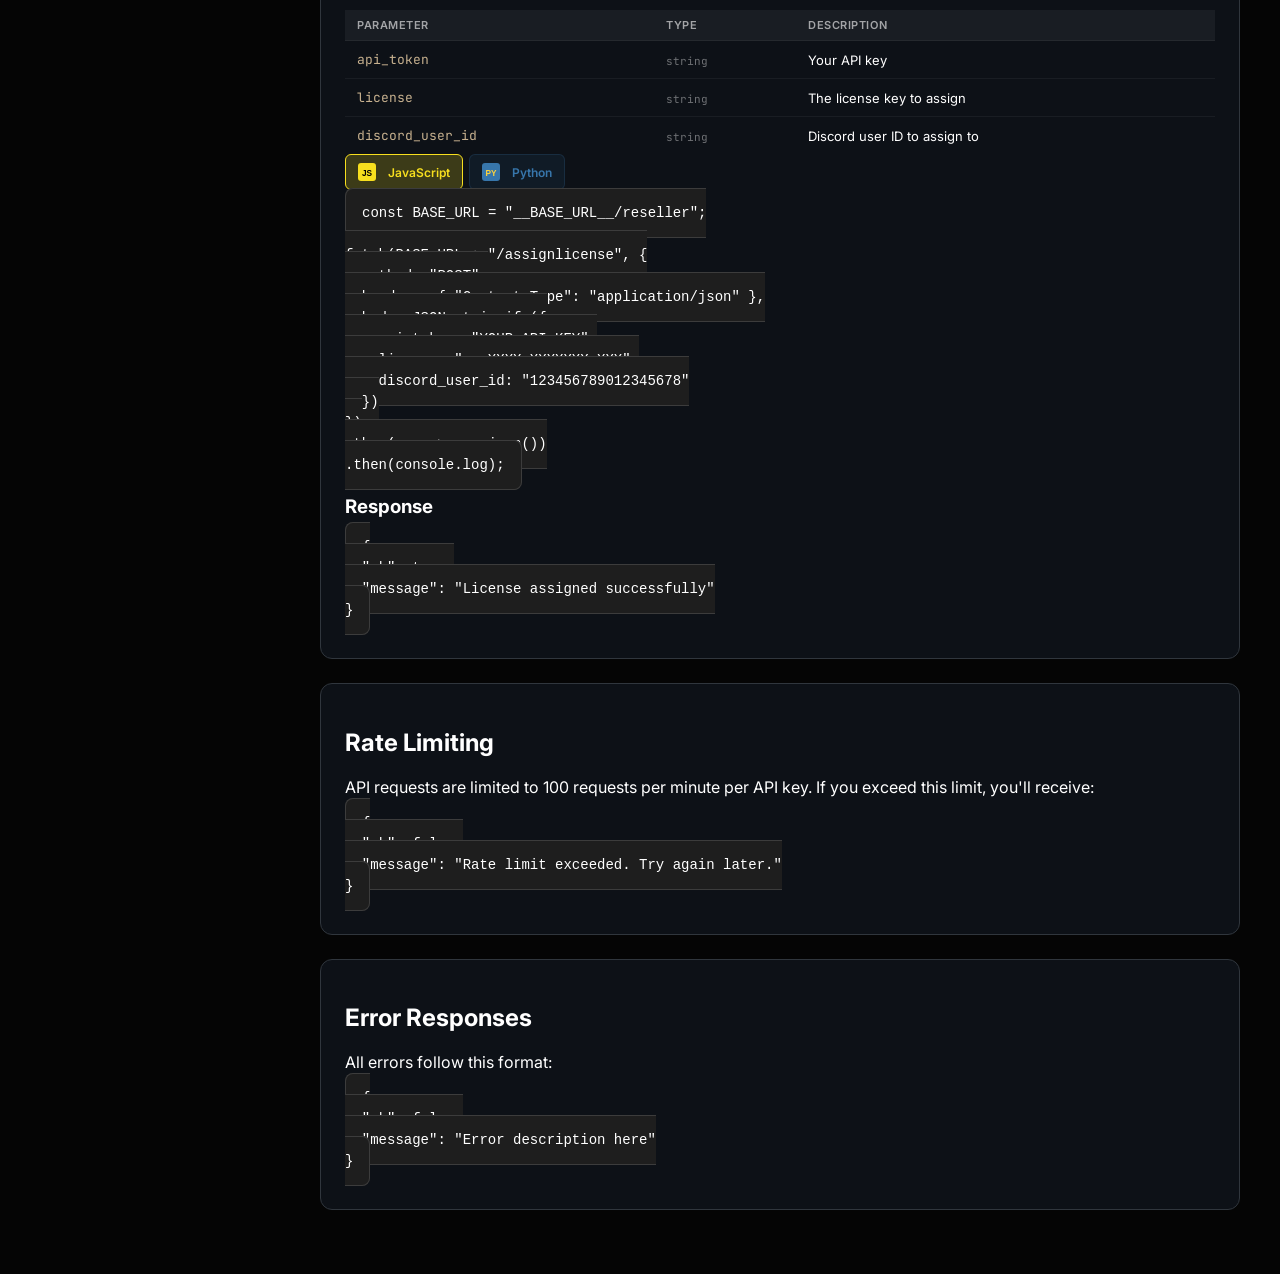
==== commit c81d3aa8: "r" ====
--- a/api-docs/index.html
+++ b/api-docs/index.html
@@ -897,6 +897,7 @@
             updateActiveLink();
         });
     </script>
+    <script src="/js/html/bottom-nav.js"></script>
 </body>
 
 </html>
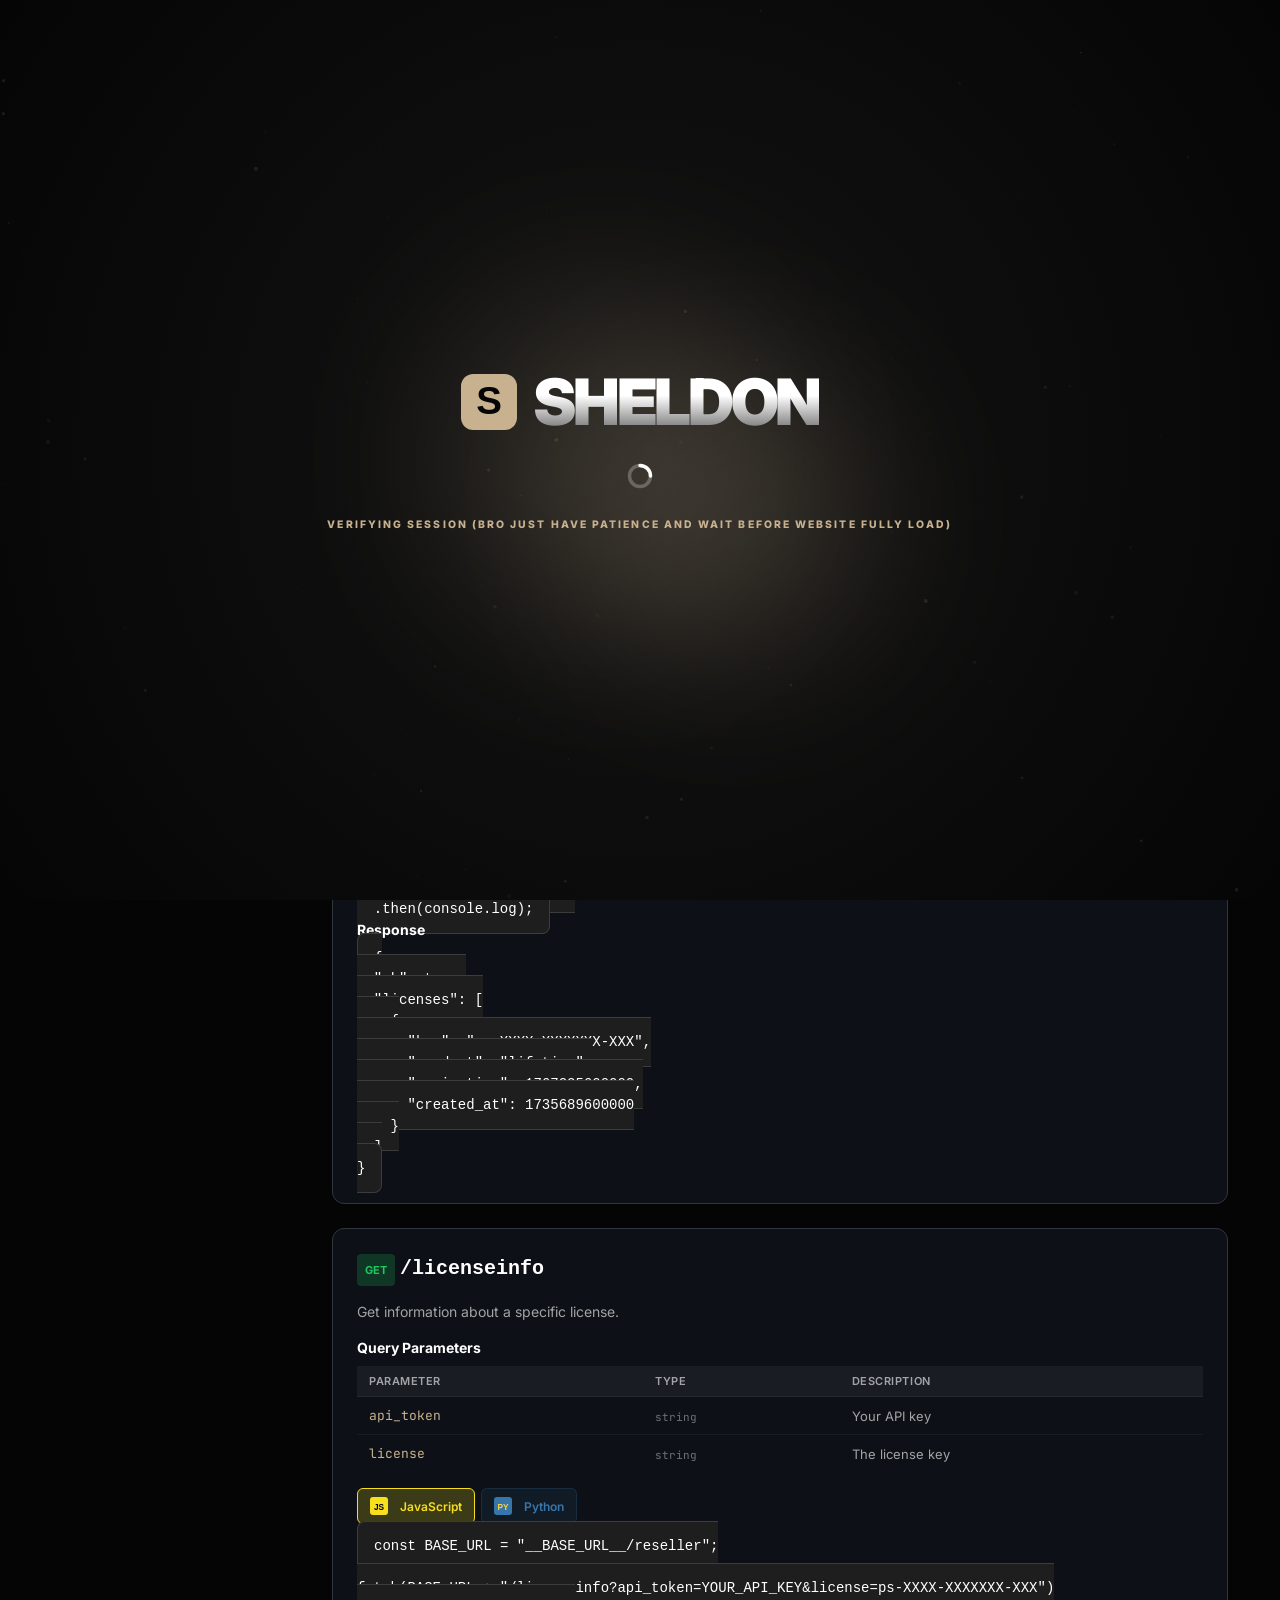
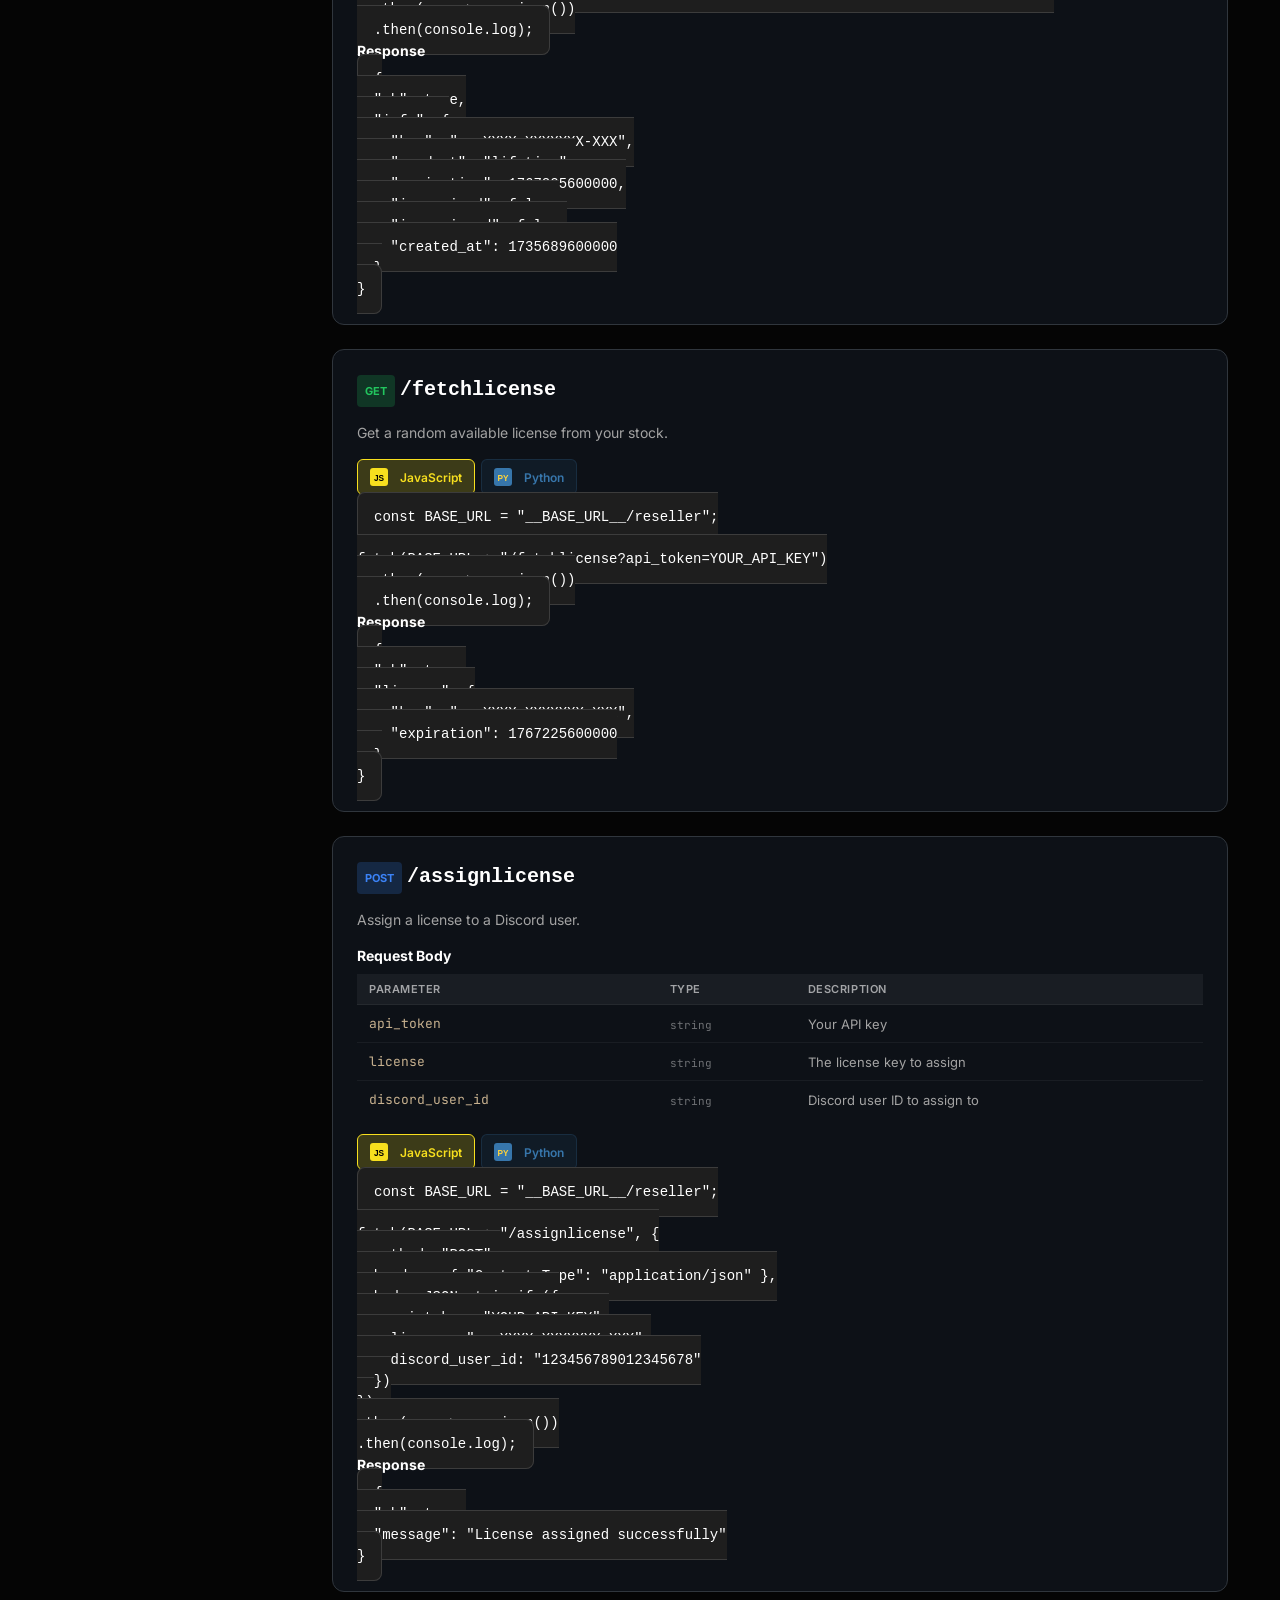
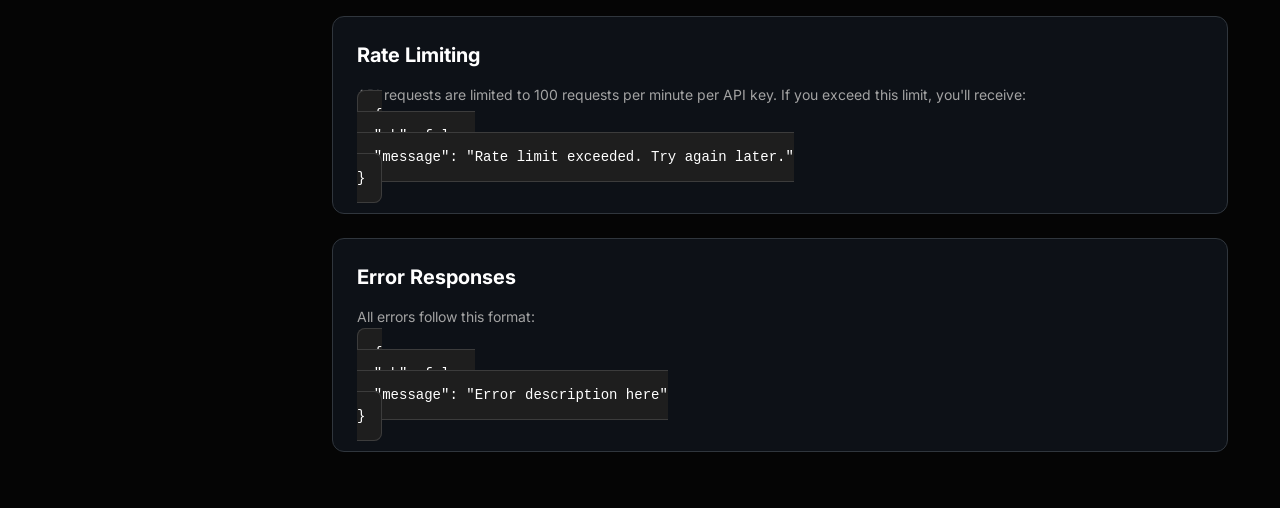
==== commit b4a4bfb5: "fa" ====
--- a/api-docs/index.html
+++ b/api-docs/index.html
@@ -21,7 +21,7 @@
     <meta name="twitter:title" content="Project Sheldon — Advanced Roblox Development">
     <meta name="twitter:description" content="A feature-rich, actively maintained developer tool for Roblox.">
     <meta name="twitter:image" content="https://www.projectsheldon.me/favicon/og-image.png?v=2">
-    <script src="https://cdn.tailwindcss.com?warn=false"></script>
+    <script src="https://cdn.tailwindcss.com?warn=false" onerror="var f=document.createElement('link');f.rel='stylesheet';f.href='../tailwind-fallback.css';document.head.appendChild(f)"></script>
     <link rel="preconnect" href="https://fonts.googleapis.com">
     <link rel="preconnect" href="https://fonts.gstatic.com" crossorigin>
     <link rel="icon" href="../favicon/favicon.ico" type="image/x-icon">
